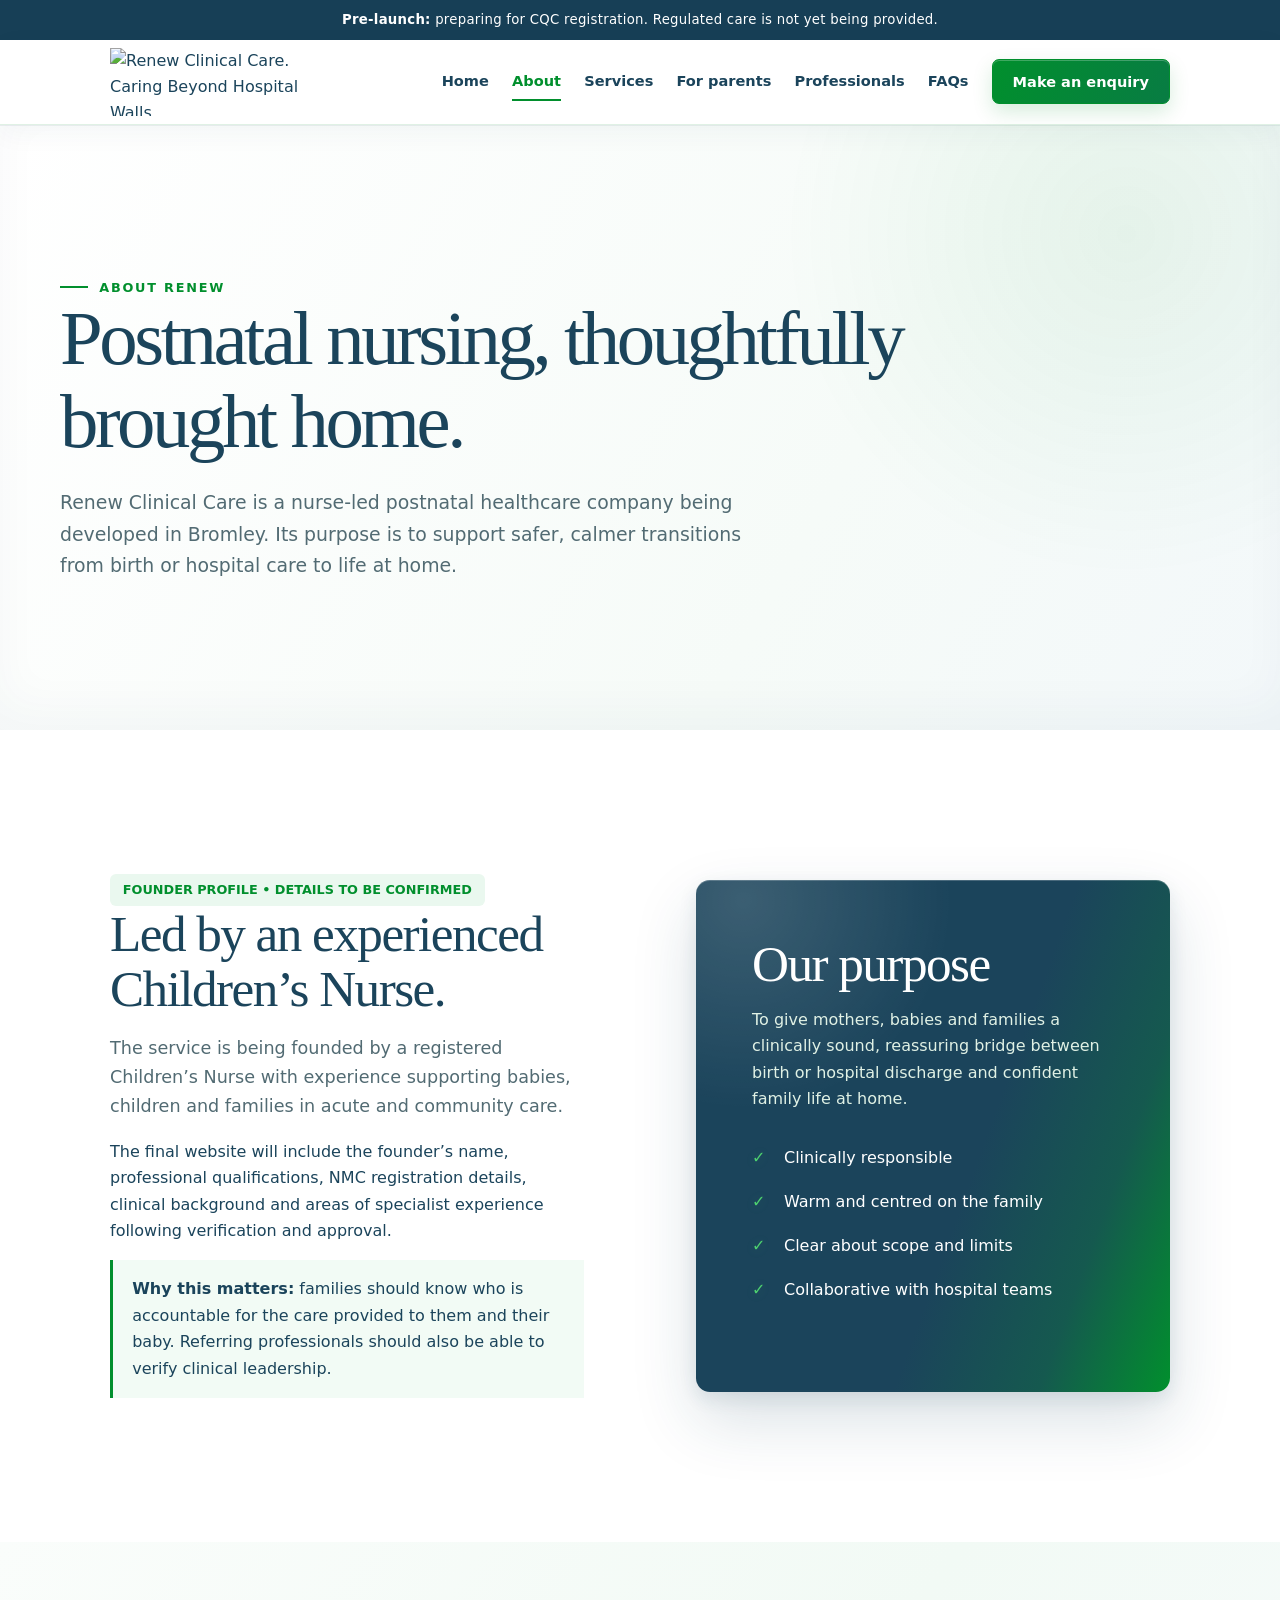
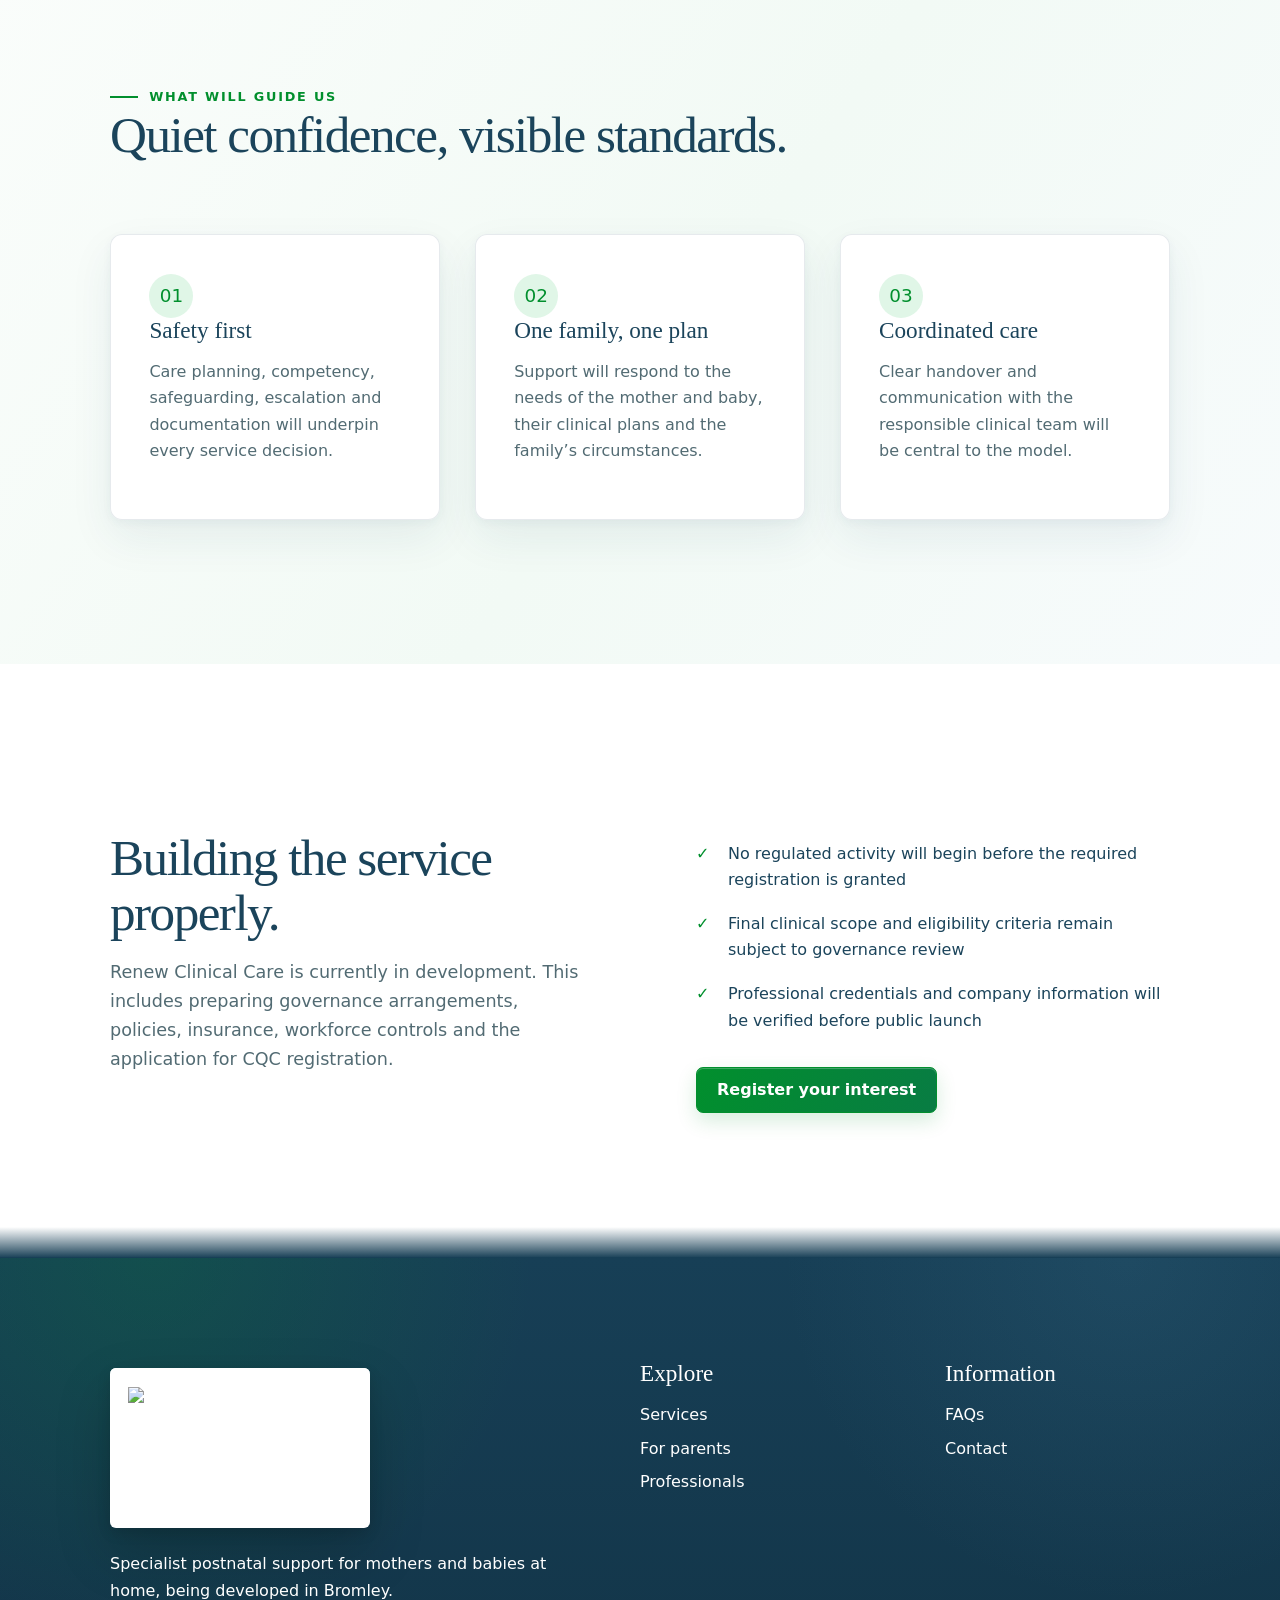
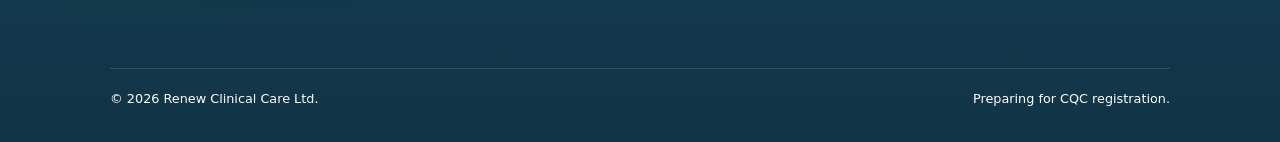
==== about.html @ 5d6d6914 "Add remaining six pages: about, services, parents, professionals, faqs, contact Same cleanup as the " ====
<!DOCTYPE html>
<html lang="en-GB">
<head>
<meta charset="UTF-8">
<meta name="viewport" content="width=device-width,initial-scale=1">
<title>About | Renew Clinical Care</title>
<meta name="description" content="Meet the nurse-led vision behind Renew Clinical Care in Bromley, London.">
<link rel="stylesheet" href="styles.css">
</head>
<body>
<a class="skip" href="#main">Skip to content</a>
<div class="notice"><strong>Pre-launch:</strong> preparing for CQC registration. Regulated care is not yet being provided.</div>
<header class="header">
<nav class="nav wrap">
<a class="brand" href="index.html"><img class="brand-logo" src="assets/rcc-logo.png" alt="Renew Clinical Care. Caring Beyond Hospital Walls."></a>
<button class="menu" aria-expanded="false" aria-label="Open menu">☰</button>
<div class="links">
<a href="index.html">Home</a>
<a aria-current="page" href="about.html">About</a>
<a href="services.html">Services</a>
<a href="parents.html">For parents</a>
<a href="professionals.html">Professionals</a>
<a href="faqs.html">FAQs</a>
<a class="button" href="contact.html">Make an enquiry</a>
</div>
</nav>
</header>
<main id="main">
<section class="page-hero">
<div class="wrap">
<div class="eyebrow">About Renew</div>
<h1>Postnatal nursing, thoughtfully brought home.</h1>
<p>Renew Clinical Care is a nurse-led postnatal healthcare company being developed in Bromley. Its purpose is to support safer, calmer transitions from birth or hospital care to life at home.</p>
</div>
</section>

<section class="section">
<div class="wrap split">
<div>
<span class="tag">FOUNDER PROFILE &bull; DETAILS TO BE CONFIRMED</span>
<h2>Led by an experienced Children&rsquo;s Nurse.</h2>
<p class="lead">The service is being founded by a registered Children&rsquo;s Nurse with experience supporting babies, children and families in acute and community care.</p>
<p>The final website will include the founder&rsquo;s name, professional qualifications, NMC registration details, clinical background and areas of specialist experience following verification and approval.</p>
<div class="note"><strong>Why this matters:</strong> families should know who is accountable for the care provided to them and their baby. Referring professionals should also be able to verify clinical leadership.</div>
</div>
<div class="panel">
<h2>Our purpose</h2>
<p>To give mothers, babies and families a clinically sound, reassuring bridge between birth or hospital discharge and confident family life at home.</p>
<ul class="checks">
<li>Clinically responsible</li>
<li>Warm and centred on the family</li>
<li>Clear about scope and limits</li>
<li>Collaborative with hospital teams</li>
</ul>
</div>
</div>
</section>

<section class="section soft">
<div class="wrap">
<div class="section-head">
<div class="eyebrow">What will guide us</div>
<h2>Quiet confidence, visible standards.</h2>
</div>
<div class="grid-3">
<div class="card"><span class="icon">01</span><h3>Safety first</h3><p>Care planning, competency, safeguarding, escalation and documentation will underpin every service decision.</p></div>
<div class="card"><span class="icon">02</span><h3>One family, one plan</h3><p>Support will respond to the needs of the mother and baby, their clinical plans and the family&rsquo;s circumstances.</p></div>
<div class="card"><span class="icon">03</span><h3>Coordinated care</h3><p>Clear handover and communication with the responsible clinical team will be central to the model.</p></div>
</div>
</div>
</section>

<section class="section">
<div class="wrap split">
<div>
<h2>Building the service properly.</h2>
<p class="lead">Renew Clinical Care is currently in development. This includes preparing governance arrangements, policies, insurance, workforce controls and the application for CQC registration.</p>
</div>
<div>
<ul class="checks">
<li>No regulated activity will begin before the required registration is granted</li>
<li>Final clinical scope and eligibility criteria remain subject to governance review</li>
<li>Professional credentials and company information will be verified before public launch</li>
</ul>
<a class="button" href="contact.html">Register your interest</a>
</div>
</div>
</section>
</main>

<footer class="footer">
<div class="wrap">
<div class="footer-grid">
<div>
<a class="brand" href="index.html"><img class="brand-logo" src="assets/rcc-logo.png" alt="Renew Clinical Care. Caring Beyond Hospital Walls."></a>
<p>Specialist postnatal support for mothers and babies at home, being developed in Bromley.</p>
</div>
<div>
<h3>Explore</h3>
<a href="services.html">Services</a>
<a href="parents.html">For parents</a>
<a href="professionals.html">Professionals</a>
</div>
<div>
<h3>Information</h3>
<a href="faqs.html">FAQs</a>
<a href="contact.html">Contact</a>
</div>
</div>
<div class="legal">
<span>&copy; 2026 Renew Clinical Care Ltd.</span>
<span>Preparing for CQC registration.</span>
</div>
</div>
</footer>
<script src="site.js"></script>
</body>
</html>
---- styles.css ----
:root{--ink:#1B445B;--teal:#018F2D;--deep:#173F56;--aqua:#E0F6E7;--sky:#F0F8F3;--coral:#018F2D;--cream:#FCFEFD;--white:#fff;--line:#CDE6D6;--muted:#526B73;--shadow:0 22px 60px rgba(27,68,91,.12);--serif:Georgia,'Times New Roman',serif;--sans:Inter,ui-sans-serif,system-ui,-apple-system,BlinkMacSystemFont,'Segoe UI',sans-serif}
*{box-sizing:border-box}html{scroll-behavior:smooth}body{margin:0;color:var(--ink);background:var(--cream);font-family:var(--sans);font-size:16px;line-height:1.65}a{color:inherit}.skip{position:absolute;left:-999px}.skip:focus{left:1rem;top:1rem;background:#fff;padding:.7rem 1rem;z-index:20}.notice{background:var(--deep);color:#fff;text-align:center;padding:.55rem 1rem;font-size:.83rem;letter-spacing:.02em}.notice strong{color:#BFEFCB}.wrap{width:min(1160px,calc(100% - 40px));margin:auto}.header{background:rgba(251,252,250,.96);position:sticky;top:0;z-index:10;border-bottom:1px solid rgba(1,143,45,.12);backdrop-filter:blur(14px)}.nav{height:84px;display:flex;align-items:center;justify-content:space-between;gap:2rem}.brand{display:flex;align-items:center;gap:.8rem;text-decoration:none}.mark{width:42px;height:42px;border-radius:50%;border:1.5px solid var(--teal);display:grid;place-items:center;position:relative;font-family:var(--serif);font-size:1.22rem}.mark:after{content:'';position:absolute;width:10px;height:10px;border-radius:50%;background:var(--coral);right:-2px;bottom:2px;border:3px solid var(--cream)}.brand-text{line-height:1.05}.brand-text b{display:block;letter-spacing:.12em;font-size:.92rem}.brand-text span{font-size:.7rem;color:var(--muted);letter-spacing:.08em}.links{display:flex;align-items:center;gap:1.45rem}.links a{text-decoration:none;font-size:.91rem;font-weight:600}.links a:hover,.links a[aria-current=page]{color:var(--teal)}.button,.links .button{display:inline-flex;align-items:center;justify-content:center;gap:.55rem;border:1px solid var(--teal);background:var(--teal);color:#fff;border-radius:7px;padding:.78rem 1.25rem;text-decoration:none;font-weight:700;line-height:1.2;transition:.2s}.button:hover{background:var(--deep);transform:translateY(-1px)}.button.ghost{background:transparent;color:var(--teal)}.menu{display:none;background:none;border:0;font-size:1.6rem;color:var(--ink)}.hero{min-height:690px;display:grid;grid-template-columns:1.02fr .98fr;align-items:stretch;background:#f1f8f7}.hero-copy{padding:92px max(24px,calc((100vw - 1160px)/2)) 86px;display:flex;flex-direction:column;justify-content:center}.eyebrow{display:flex;align-items:center;gap:.7rem;color:var(--teal);font-size:.8rem;font-weight:800;letter-spacing:.14em;text-transform:uppercase}.eyebrow:before{content:'';width:28px;height:2px;background:var(--coral)}h1,h2,h3{font-family:var(--serif);font-weight:500;line-height:1.08;margin:0 0 1rem}h1{font-size:clamp(3rem,5.2vw,5.3rem);letter-spacing:-.045em}h2{font-size:clamp(2.25rem,4vw,3.8rem);letter-spacing:-.03em}h3{font-size:1.45rem}.hero p{font-size:1.16rem;max-width:620px;color:var(--muted)}.actions{display:flex;gap:.75rem;flex-wrap:wrap;margin-top:1.35rem}.hero-media{position:relative;overflow:hidden}.hero-media img{width:100%;height:100%;object-fit:cover}.hero-card{position:absolute;left:30px;bottom:30px;width:min(340px,calc(100% - 60px));background:rgba(255,255,255,.94);padding:1.35rem;border-radius:10px;box-shadow:var(--shadow);backdrop-filter:blur(8px)}.hero-card b{display:block;font-family:var(--serif);font-size:1.15rem}.hero-card span{font-size:.88rem;color:var(--muted)}.trustbar{background:#fff;border-bottom:1px solid var(--line)}.trustgrid{display:grid;grid-template-columns:repeat(3,1fr)}.trustitem{padding:1.4rem 2rem;border-right:1px solid var(--line);display:flex;gap:.9rem;align-items:center}.trustitem:last-child{border:0}.icon{width:44px;height:44px;border-radius:50%;display:grid;place-items:center;background:var(--aqua);color:var(--teal);font-size:1.15rem;flex:none}.trustitem b{display:block}.trustitem span{font-size:.84rem;color:var(--muted)}.section{padding:105px 0}.section.soft{background:var(--sky)}.section.dark{background:var(--deep);color:#fff}.section-head{max-width:720px;margin-bottom:3rem}.section-head p,.lead{font-size:1.1rem;color:var(--muted)}.dark .section-head p,.dark .lead{color:#D0E6D8}.grid-3{display:grid;grid-template-columns:repeat(3,1fr);gap:1.25rem}.grid-2{display:grid;grid-template-columns:repeat(2,1fr);gap:1.6rem}.card{background:#fff;border:1px solid var(--line);border-radius:12px;padding:2rem;box-shadow:0 8px 30px rgba(27,68,91,.05)}.card p{color:var(--muted)}.num{font-family:var(--serif);font-size:2.3rem;color:var(--coral);line-height:1}.pathway{display:grid;grid-template-columns:repeat(4,1fr);gap:1px;background:var(--line);border:1px solid var(--line);border-radius:12px;overflow:hidden}.step{background:#fff;padding:2rem}.step small{color:var(--coral);font-weight:800;letter-spacing:.08em}.split{display:grid;grid-template-columns:1fr 1fr;gap:5rem;align-items:center}.panel{background:var(--teal);color:#fff;border-radius:14px;padding:3rem;position:relative;overflow:hidden}.panel p{color:#E0F1E5}.panel:after{content:'R';font:14rem/1 var(--serif);position:absolute;right:-20px;bottom:-55px;color:rgba(255,255,255,.07)}.checks{list-style:none;padding:0;margin:1.5rem 0}.checks li{padding:.55rem 0 .55rem 2rem;position:relative}.checks li:before{content:'✓';position:absolute;left:0;color:var(--coral);font-weight:900}.page-hero{padding:90px 0 75px;background:linear-gradient(120deg,#EDF8F1,#fff)}.page-hero .wrap{max-width:900px;margin-left:max(20px,calc((100vw - 1160px)/2))}.page-hero h1{font-size:clamp(3rem,6vw,5.8rem)}.page-hero p{font-size:1.18rem;color:var(--muted);max-width:720px}.tag{display:inline-block;border-radius:6px;background:var(--aqua);padding:.35rem .8rem;color:var(--teal);font-weight:700;font-size:.8rem}.quote{font-family:var(--serif);font-size:clamp(1.8rem,3vw,2.8rem);line-height:1.25;border-left:3px solid var(--coral);padding-left:2rem}.faq{border-top:1px solid var(--line)}details{border-bottom:1px solid var(--line);padding:1.25rem 0}summary{cursor:pointer;font-family:var(--serif);font-size:1.25rem;font-weight:600;list-style:none;display:flex;justify-content:space-between;gap:1rem}summary:after{content:'+';color:var(--coral)}details[open] summary:after{content:'−'}details p{max-width:820px;color:var(--muted)}.form{background:#fff;border:1px solid var(--line);border-radius:12px;padding:2.2rem}.field{margin-bottom:1rem}.field label{display:block;font-weight:700;margin-bottom:.35rem}.field input,.field select,.field textarea{width:100%;font:inherit;color:var(--ink);background:#fff;border:1px solid #9ABDA7;border-radius:6px;padding:.85rem}.field textarea{min-height:130px;resize:vertical}.hint{font-size:.82rem;color:var(--muted)}.form-status{display:none;background:var(--aqua);border-radius:8px;padding:1rem;margin-top:1rem}.footer{background:#153B50;color:#fff;padding:70px 0 25px}.footer-grid{display:grid;grid-template-columns:2fr 1fr 1fr;gap:3rem}.footer a{color:#d9ebea;text-decoration:none;display:block;margin:.45rem 0}.footer p{color:#BFD6C8}.legal{border-top:1px solid rgba(255,255,255,.15);margin-top:2.5rem;padding-top:1.2rem;font-size:.8rem;color:#B5CCBE;display:flex;justify-content:space-between;gap:1rem}.band{background:var(--coral);color:#fff;padding:2.8rem 0}.band .wrap{display:flex;align-items:center;justify-content:space-between;gap:2rem}.band h2{font-size:2.1rem;margin:0}.band .button{background:#fff;color:var(--deep);border-color:#fff}.note{border-left:3px solid var(--coral);background:#F2FBF5;padding:1rem 1.2rem}.muted{color:var(--muted)}
@media(max-width:980px){.links{display:none;position:absolute;top:84px;left:0;right:0;background:#fff;padding:1.4rem 20px;box-shadow:var(--shadow);flex-direction:column;align-items:flex-start}.links.open{display:flex}.menu{display:block}.hero{grid-template-columns:1fr;min-height:0}.hero-copy{padding:70px 24px}.hero-media{height:430px}.trustgrid{grid-template-columns:1fr}.trustitem{border-right:0;border-bottom:1px solid var(--line)}.grid-3,.pathway{grid-template-columns:repeat(2,1fr)}.split{grid-template-columns:1fr;gap:2.5rem}.footer-grid{grid-template-columns:1fr 1fr}.footer-grid>div:first-child{grid-column:1/-1}}
@media(max-width:640px){.wrap{width:min(100% - 28px,1160px)}.nav{height:72px}.brand-text span{display:none}.links{top:72px}.hero-copy{padding:56px 18px}.hero-media{height:340px}.hero-card{left:16px;bottom:16px;width:calc(100% - 32px)}h1{font-size:3rem}.section{padding:70px 0}.grid-2,.grid-3,.pathway{grid-template-columns:1fr}.panel,.card,.form{padding:1.5rem}.page-hero{padding:60px 0 55px}.band .wrap,.legal{align-items:flex-start;flex-direction:column}.footer-grid{grid-template-columns:1fr}.footer-grid>div:first-child{grid-column:auto}.actions .button{width:100%}}
@media(prefers-reduced-motion:reduce){html{scroll-behavior:auto}.button{transition:none}}

/* Modern motion layer */
body{opacity:1;transition:opacity .35s ease,transform .35s cubic-bezier(.22,1,.36,1)}body.is-leaving{opacity:0;transform:translateY(-8px)}
.scroll-progress{position:fixed;z-index:40;left:0;top:0;width:100%;height:3px;transform:scaleX(0);transform-origin:left;background:linear-gradient(90deg,var(--coral),#018F2D);will-change:transform}
.header{z-index:20;background:rgba(251,252,250,.86);backdrop-filter:blur(18px) saturate(130%);transition:box-shadow .35s ease,background .35s ease}.header.scrolled{background:rgba(251,252,250,.95);box-shadow:0 10px 35px rgba(27,68,91,.08)}.nav{transition:height .35s cubic-bezier(.22,1,.36,1)}.header.scrolled .nav{height:70px}
.mark{transition:transform .5s cubic-bezier(.22,1,.36,1),background .3s}.brand:hover .mark{transform:rotate(-10deg) scale(1.05);background:var(--aqua)}
.links a{position:relative}.links>a:not(.button):after{content:'';position:absolute;left:0;right:100%;bottom:-7px;height:1.5px;background:var(--coral);transition:right .3s ease}.links>a:not(.button):hover:after,.links>a[aria-current=page]:after{right:0}
.button,.links .button{transition:transform .35s cubic-bezier(.22,1,.36,1),box-shadow .35s ease,background .25s}.button:hover{transform:translateY(-3px);box-shadow:0 12px 28px rgba(27,68,91,.2)}
.hero{overflow:hidden}.hero-copy{position:relative;z-index:2}.hero-copy>*{animation:heroIn .9s both cubic-bezier(.22,1,.36,1)}.hero-copy h1{animation-delay:.08s}.hero-copy p{animation-delay:.16s}.hero-copy .actions{animation-delay:.24s}.hero-media:after{content:'';position:absolute;inset:0;background:linear-gradient(105deg,rgba(27,68,91,.08),transparent 38%);pointer-events:none}.hero-media img{height:115%;transform:translate3d(0,var(--parallax-y,0),0) scale(1.03);will-change:transform}.hero-card{background:rgba(255,255,255,.88);border:1px solid rgba(255,255,255,.6);backdrop-filter:blur(16px);transform:translate3d(0,var(--card-parallax,0),0);will-change:transform}
.eyebrow:before{transition:width .45s ease}.eyebrow:hover:before{width:46px}.card{background:rgba(255,255,255,.9);transition:transform .45s cubic-bezier(.22,1,.36,1),box-shadow .45s ease,border-color .3s}.card:hover{transform:translateY(-8px);box-shadow:0 24px 50px rgba(27,68,91,.12);border-color:#9cc8c5}
.page-hero{padding:110px 0 90px;background:radial-gradient(circle at 88% 18%,rgba(231,121,99,.12),transparent 22%),radial-gradient(circle at 72% 85%,rgba(1,143,45,.12),transparent 28%),linear-gradient(120deg,#EDF8F1,#fff);position:relative;overflow:hidden}.page-hero .wrap{position:relative;z-index:1}.page-hero .eyebrow,.page-hero h1,.page-hero p{animation:heroIn .85s both cubic-bezier(.22,1,.36,1)}.page-hero h1{animation-delay:.08s}.page-hero p{animation-delay:.16s}
.form{background:rgba(255,255,255,.92);box-shadow:0 18px 55px rgba(27,68,91,.07);transition:box-shadow .35s}.form:focus-within{box-shadow:0 24px 70px rgba(27,68,91,.13)}
.reveal{opacity:0;transform:translateY(34px);transition:opacity .8s ease,transform .8s cubic-bezier(.22,1,.36,1)}.reveal.from-left{transform:translateX(-34px)}.reveal.from-right{transform:translateX(34px)}.reveal.is-visible{opacity:1;transform:none}.reveal-delay-1{transition-delay:.08s}.reveal-delay-2{transition-delay:.16s}.reveal-delay-3{transition-delay:.24s}@keyframes heroIn{from{opacity:0;transform:translateY(28px)}to{opacity:1;transform:none}}
@media(max-width:640px){.header.scrolled .nav{height:64px}.page-hero{padding:72px 0 62px}.hero-media img{height:108%}}
@media(prefers-reduced-motion:reduce){body{opacity:1;transform:none;transition:none}.button,.card,.mark,.nav,.header{transition:none}.hero-copy>*,.page-hero .eyebrow,.page-hero h1,.page-hero p{animation:none}.reveal{opacity:1;transform:none;transition:none}.hero-media img,.hero-card{transform:none!important}.scroll-progress{display:none}}

/* Parallax hero film */
.hero-sequence{position:absolute;inset:-7% 0;transform:translate3d(0,var(--parallax-y,0),0) scale(1.035);will-change:transform;background:var(--deep)}.hero-sequence:after{content:'';position:absolute;inset:0;z-index:3;background:linear-gradient(105deg,rgba(27,68,91,.18),transparent 48%),linear-gradient(0deg,rgba(27,68,91,.08),transparent 38%);pointer-events:none}.hero-fallback,.hero-video{position:absolute;inset:0;width:100%;height:100%;object-fit:cover}.hero-fallback{z-index:0;transform:none!important}.hero-video{z-index:1;opacity:0;transform:scale(1.02);animation:heroFilm 18s infinite ease-in-out}.video-newborn{object-position:50% 45%;animation-delay:0s}.video-clinician{object-position:50% 42%;animation-delay:9s}.hero-card{z-index:5}@keyframes heroFilm{0%,5%{opacity:0;transform:scale(1.04)}12%,47%{opacity:1;transform:scale(1.01)}55%,100%{opacity:0;transform:scale(1.035)}}
@media(max-width:980px){.hero-sequence{inset:-5% 0}.video-newborn{object-position:50% 43%}.video-clinician{object-position:50% 40%}}
@media(prefers-reduced-motion:reduce){.hero-sequence{inset:0;transform:none}.hero-video{display:none}.hero-fallback{position:absolute;display:block}}

/* Landscape postnatal montage */
.hero{position:relative;display:block;min-height:clamp(560px,66vw,720px);height:min(720px,calc(100vh - 112px));background:var(--deep);isolation:isolate;overflow:hidden}
.hero-media{position:absolute;inset:0;overflow:hidden;z-index:0}
.hero-sequence{position:absolute;inset:-8% 0;width:100%;height:116%;background:var(--deep);transform:translate3d(0,var(--parallax-y,0),0) scale(1.035)}
.hero-frame{position:absolute;inset:0;width:100%;height:100%;object-fit:cover;opacity:0;transform:scale(1.045);animation:heroMontage 28s infinite cubic-bezier(.45,0,.25,1);will-change:opacity,transform}
.frame-support{object-position:50% 49%;animation-delay:0s}
.frame-newborn{object-position:50% 42%;animation-delay:7s}
.frame-nurse{object-position:50% 50%;animation-delay:14s}
.frame-clinician{object-position:50% 40%;animation-delay:21s}
.hero-sequence:after{display:none}
.hero-overlay{position:absolute;inset:0;z-index:1;background:linear-gradient(90deg,rgba(20,55,72,.9) 0%,rgba(20,55,72,.7) 40%,rgba(20,55,72,.18) 72%,rgba(20,55,72,.08) 100%),linear-gradient(0deg,rgba(20,55,72,.42),transparent 54%)}
.hero-content{position:relative;z-index:2;height:100%;min-height:inherit;display:flex;align-items:center;justify-content:space-between;gap:3rem;padding-top:54px;padding-bottom:54px}
.hero-copy{width:min(650px,62%);padding:0;color:#fff;text-shadow:0 2px 24px rgba(0,0,0,.16)}
.hero-copy .eyebrow{color:#BFEFCB}
.hero-copy h1{font-size:clamp(3.3rem,6.5vw,6.4rem);max-width:790px}
.hero-copy p{color:rgba(255,255,255,.9);font-size:1.18rem;max-width:610px}
.hero-copy .button{background:#fff;border-color:#fff;color:var(--deep);text-shadow:none}
.hero-copy .button:hover{background:var(--aqua);border-color:var(--aqua)}
.hero-copy .hero-secondary{background:rgba(20,55,72,.2);border-color:rgba(255,255,255,.75);color:#fff;backdrop-filter:blur(10px)}
.hero-card{position:relative;align-self:flex-end;left:auto;bottom:auto;width:min(330px,31%);margin-bottom:10px;background:rgba(255,255,255,.9);text-shadow:none}
.hero-timeline{position:absolute;z-index:4;left:50%;bottom:26px;transform:translateX(-50%);display:flex;gap:8px}
.hero-timeline span{width:36px;height:3px;background:rgba(255,255,255,.35);overflow:hidden}
.hero-timeline span:after{content:'';display:block;width:100%;height:100%;background:#fff;transform:scaleX(0);transform-origin:left;animation:montageProgress 28s infinite linear}
.hero-timeline span:nth-child(2):after{animation-delay:7s}.hero-timeline span:nth-child(3):after{animation-delay:14s}.hero-timeline span:nth-child(4):after{animation-delay:21s}
@keyframes heroMontage{0%{opacity:0;transform:scale(1.045)}3%,23%{opacity:1}25%,100%{opacity:0}23%{transform:scale(1.015)}}
@keyframes montageProgress{0%,25%{transform:scaleX(0)}3%,22%{transform:scaleX(1)}23%,100%{transform:scaleX(0)}}
@media(max-width:980px){.hero{height:620px;min-height:620px}.hero-content{align-items:flex-end;padding-bottom:72px}.hero-copy{width:min(680px,86%)}.hero-card{display:none}.hero-overlay{background:linear-gradient(90deg,rgba(20,55,72,.88),rgba(20,55,72,.42) 70%,rgba(20,55,72,.16)),linear-gradient(0deg,rgba(20,55,72,.56),transparent 58%)}}
@media(max-width:640px){.hero{height:590px;min-height:590px}.hero-content{padding:68px 20px 66px;align-items:flex-end}.hero-copy{width:100%}.hero-copy h1{font-size:clamp(2.8rem,14vw,4rem)}.hero-copy p{font-size:1rem}.hero-copy .actions{display:grid;grid-template-columns:1fr}.hero-controls{display:none}.hero-timeline{bottom:20px}.hero-timeline span{width:26px}.frame-support{object-position:54% 50%}.frame-newborn{object-position:48% 42%}.frame-nurse{object-position:53% 50%}.frame-clinician{object-position:50% 40%}.hero-overlay{background:linear-gradient(0deg,rgba(20,55,72,.94) 0%,rgba(20,55,72,.7) 48%,rgba(20,55,72,.18) 85%)}}
@media(prefers-reduced-motion:reduce){.hero-sequence{inset:0;height:100%;transform:none}.hero-frame{display:none;animation:none}.hero-frame.frame-support{display:block;opacity:1;transform:none}.hero-timeline{display:none}}

/* Supplied RCC brand identity */
.brand-logo{display:block;width:220px;height:68px;object-fit:contain;object-position:left center}.header .brand{min-width:220px}.footer .brand{display:inline-flex;background:#fff;padding:.75rem 1rem;border-radius:8px}.footer .brand-logo{width:230px;height:82px}.header.scrolled .brand-logo{height:58px}.brand-logo{transition:height .35s cubic-bezier(.22,1,.36,1),transform .35s ease}.brand:hover .brand-logo{transform:translateY(-1px)}
@media(max-width:640px){.brand-logo{width:168px;height:56px}.header .brand{min-width:168px}.footer .brand-logo{width:210px;height:72px}.hero{height:590px;min-height:590px}}
@media(prefers-reduced-motion:reduce){.brand-logo{transition:none}.brand:hover .brand-logo{transform:none}}

/* Airier brand spacing */
body{background:#fff}
.wrap{width:min(1120px,calc(100% - 64px))}
.header{background:rgba(255,255,255,.94)}
.header.scrolled{background:rgba(255,255,255,.98)}
.section{padding:128px 0}
.section:not(.soft):not(.dark){background:#fff}
.section.soft{background:#F5FBF7}
.section-head{margin-bottom:4rem}
.section-head p{margin-top:1.35rem}
.grid-3{gap:1.75rem}
.grid-2{gap:2rem}
.split{gap:6.5rem}
.card{padding:2.4rem;border-color:rgba(27,68,91,.11);box-shadow:0 10px 34px rgba(27,68,91,.045)}
.card:hover{box-shadow:0 20px 44px rgba(27,68,91,.085)}
.panel{padding:3.5rem}
.trustitem{padding:1.8rem 2.4rem}
.page-hero{padding:135px 0 115px}
.page-hero p{margin-top:1.5rem}
.form{padding:2.65rem}
.band{padding:3.6rem 0}
.footer{padding:90px 0 32px}
.footer-grid{gap:4rem}
@media(max-width:980px){.wrap{width:min(100% - 48px,1120px)}.section{padding:100px 0}.split{gap:3.5rem}.page-hero{padding:100px 0 85px}}
@media(max-width:640px){.wrap{width:min(100% - 32px,1120px)}.section{padding:82px 0}.section-head{margin-bottom:2.75rem}.card,.panel,.form{padding:1.7rem}.page-hero{padding:82px 0 72px}.trustitem{padding:1.45rem 1.2rem}.band{padding:3rem 0}.footer{padding:72px 0 28px}}

/* Subtle pearlescent transitions */
:root{--pearl-blue:#EAF4FA;--pearl-lilac:#F4F1FA;--pearl-green:#EAF8EF}
.header{background:linear-gradient(105deg,rgba(255,255,255,.97),rgba(234,248,239,.9) 48%,rgba(234,244,250,.88))}
.section.soft{background:linear-gradient(125deg,#F8FCFA 0%,var(--pearl-green) 34%,var(--pearl-blue) 68%,#fff 100%);background-size:180% 180%;animation:pearlDrift 20s ease-in-out infinite}
.page-hero{background:radial-gradient(circle at 86% 18%,rgba(1,143,45,.11),transparent 24%),radial-gradient(circle at 68% 84%,rgba(126,178,210,.16),transparent 31%),radial-gradient(circle at 18% 16%,rgba(188,166,220,.11),transparent 27%),linear-gradient(120deg,#fff,var(--pearl-green),var(--pearl-blue),#fff);background-size:140% 140%;animation:pearlDrift 22s ease-in-out infinite}
.card,.form,.hero-card{background:linear-gradient(135deg,rgba(255,255,255,.98),rgba(245,252,248,.94) 48%,rgba(239,247,252,.92) 78%,rgba(248,246,252,.94));background-size:180% 180%;transition:background-position .9s ease,transform .45s cubic-bezier(.22,1,.36,1),box-shadow .45s ease,border-color .3s}
.card:hover,.form:focus-within{background-position:100% 100%}
.panel{background:radial-gradient(circle at 14% 6%,rgba(255,255,255,.16),transparent 34%),linear-gradient(135deg,#018F2D 0%,#087C43 42%,#1B445B 100%)}
.button,.links .button{background:linear-gradient(110deg,#018F2D,#087C43 52%,#087C43);background-size:180% 100%;transition:background-position .55s ease,transform .35s cubic-bezier(.22,1,.36,1),box-shadow .35s ease}
.button:hover,.links .button:hover{background-position:100% 0}
.tag{background:linear-gradient(115deg,var(--pearl-green),var(--pearl-blue),var(--pearl-lilac))}
.band{background:linear-gradient(110deg,#018F2D,#018F2D 46%,#087C43 100%);background-size:160% 100%;animation:pearlDrift 18s ease-in-out infinite}
.scroll-progress{background:linear-gradient(90deg,#018F2D,#4FA96E,#A6CFE3,#018F2D)}
@keyframes pearlDrift{0%,100%{background-position:0% 50%}50%{background-position:100% 50%}}
@media(prefers-reduced-motion:reduce){.section.soft,.page-hero,.band{animation:none}.card,.form,.button,.links .button{transition:none}}

/* Logo panel and hero label refinements */
.footer .brand{width:260px;height:160px;padding:1.1rem;justify-content:center;align-items:center;border-radius:6px}
.footer .brand-logo{width:225px;height:122px;object-position:center}
.hero-copy .eyebrow{color:#fff}
@media(max-width:640px){.footer .brand{width:240px;height:148px}.footer .brand-logo{width:208px;height:112px}}

/* Additional editorial breathing room */
.wrap{width:min(1060px,calc(100% - 72px))}
.section{padding:144px 0}
.section-head{margin-bottom:4.5rem}
.grid-3{gap:2.15rem}
.grid-2{gap:2.35rem}
.split{gap:7rem}
.page-hero{padding:152px 0 130px}
.trustgrid{max-width:1060px}
.footer-grid{gap:5rem}
@media(max-width:980px){.wrap{width:min(100% - 52px,1060px)}.section{padding:108px 0}.split{gap:4rem}.page-hero{padding:112px 0 96px}}
@media(max-width:640px){.wrap{width:min(100% - 36px,1060px)}.section{padding:88px 0}.section-head{margin-bottom:3rem}.grid-2,.grid-3{gap:1.45rem}.page-hero{padding:88px 0 76px}}

/* Restrained pearlescent finish */
.header,.header.scrolled{background:rgba(255,255,255,.97)}
.section.soft{background:linear-gradient(125deg,#FAFDFB 0%,#F2FAF5 54%,#F7FBFC 100%);background-size:100% 100%;animation:none}
.page-hero{background:radial-gradient(circle at 88% 18%,rgba(1,143,45,.07),transparent 28%),linear-gradient(120deg,#fff 0%,#F6FBF8 64%,#F3F8FA 100%);background-size:100% 100%;animation:none}
.card,.form,.hero-card{background:rgba(255,255,255,.98);background-size:100% 100%}
.card:hover,.form:focus-within{background-position:0 0}
.tag{background:#EAF8EF}
.button,.links .button{background:linear-gradient(110deg,#018F2D,#087C43);background-size:100% 100%}
.band{background:linear-gradient(110deg,#018F2D,#087C43);background-size:100% 100%;animation:none}

/* Soft light and shadow */
.header{box-shadow:0 1px 0 rgba(27,68,91,.07),0 8px 28px rgba(27,68,91,.045)}
.header.scrolled{box-shadow:0 1px 0 rgba(27,68,91,.08),0 16px 38px rgba(27,68,91,.1)}
.hero-overlay{background:radial-gradient(circle at 82% 16%,rgba(255,255,255,.24),transparent 27%),linear-gradient(90deg,rgba(20,55,72,.9) 0%,rgba(20,55,72,.7) 40%,rgba(20,55,72,.18) 72%,rgba(20,55,72,.08) 100%),linear-gradient(0deg,rgba(20,55,72,.46),transparent 56%)}
.hero-card{box-shadow:inset 0 1px 0 rgba(255,255,255,.9),0 24px 60px rgba(12,42,56,.2),0 5px 16px rgba(12,42,56,.12)}
.card{box-shadow:inset 0 1px 0 #fff,0 18px 44px rgba(27,68,91,.075),0 3px 10px rgba(27,68,91,.045)}
.card:hover{box-shadow:inset 0 1px 0 #fff,0 28px 60px rgba(27,68,91,.12),0 8px 18px rgba(27,68,91,.07)}
.form{box-shadow:inset 0 1px 0 #fff,0 22px 55px rgba(27,68,91,.09),0 4px 14px rgba(27,68,91,.05)}
.form:focus-within{box-shadow:inset 0 1px 0 #fff,0 30px 68px rgba(27,68,91,.13),0 7px 18px rgba(27,68,91,.07)}
.panel{box-shadow:inset 0 1px 0 rgba(255,255,255,.2),0 28px 65px rgba(27,68,91,.16),0 7px 18px rgba(27,68,91,.1)}
.button,.links .button{box-shadow:inset 0 1px 0 rgba(255,255,255,.24),0 8px 20px rgba(1,143,45,.16)}
.button:hover,.links .button:hover{box-shadow:inset 0 1px 0 rgba(255,255,255,.28),0 14px 30px rgba(1,143,45,.24)}
.field input,.field select,.field textarea{box-shadow:inset 0 2px 5px rgba(27,68,91,.045),0 1px 0 rgba(255,255,255,.9)}
.field input:focus,.field select:focus,.field textarea:focus{outline:2px solid rgba(1,143,45,.22);outline-offset:2px;box-shadow:inset 0 2px 5px rgba(27,68,91,.035),0 7px 18px rgba(27,68,91,.08)}
.footer .brand{box-shadow:inset 0 1px 0 #fff,0 24px 55px rgba(0,0,0,.18),0 5px 14px rgba(0,0,0,.12)}
.page-hero{box-shadow:inset 0 -22px 45px rgba(27,68,91,.035)}
.trustbar{box-shadow:0 12px 34px rgba(27,68,91,.045)}
@media(max-width:640px){.hero-overlay{background:radial-gradient(circle at 72% 12%,rgba(255,255,255,.15),transparent 26%),linear-gradient(0deg,rgba(20,55,72,.94) 0%,rgba(20,55,72,.7) 48%,rgba(20,55,72,.18) 85%)}}

/* Interactive hero and white footer copy */
.footer,.footer p,.footer a,.footer .legal{color:#fff}
.hero-copy .button,.hero-copy .hero-secondary{background:rgba(20,55,72,.24);border:1px solid rgba(255,255,255,.78);color:#fff;box-shadow:inset 0 1px 0 rgba(255,255,255,.18),0 9px 24px rgba(8,31,42,.18);backdrop-filter:blur(12px)}
.hero-copy .button:hover,.hero-copy .hero-secondary:hover{background:#fff;border-color:#fff;color:#1B445B;box-shadow:0 14px 32px rgba(8,31,42,.22)}
.hero-frame{opacity:0;animation:none;transform:scale(1.045);transition:opacity 1.05s ease,transform 7s ease;z-index:0}
.hero-frame.is-active{opacity:1;transform:scale(1.015);z-index:1}
.hero-controls{position:absolute;z-index:5;inset:50% 24px auto;display:flex;justify-content:space-between;pointer-events:none;opacity:0;transform:translateY(-50%);transition:opacity .3s ease}
.hero:hover .hero-controls,.hero:focus-within .hero-controls{opacity:1}
.hero-arrow{pointer-events:auto;width:48px;height:48px;border:1px solid rgba(255,255,255,.72);border-radius:6px;background:rgba(20,55,72,.28);color:#fff;font:400 1.45rem/1 var(--sans);display:grid;place-items:center;cursor:pointer;backdrop-filter:blur(12px);box-shadow:0 10px 28px rgba(8,31,42,.18);transition:background .25s ease,color .25s ease,transform .25s ease}
.hero-arrow:hover,.hero-arrow:focus-visible{background:#fff;color:#1B445B;transform:scale(1.04);outline:none}
.hero-timeline span:after{animation:none;transform:scaleX(0)}
.hero-timeline span.is-active:after{animation:activeHeroProgress 7s linear forwards}
.hero:hover .hero-timeline span.is-active:after,.hero:focus-within .hero-timeline span.is-active:after{animation-play-state:paused}
@keyframes activeHeroProgress{from{transform:scaleX(0)}to{transform:scaleX(1)}}
@media(hover:none){.hero-controls{opacity:1;inset-inline:12px}.hero-arrow{width:44px;height:44px}}
@media(prefers-reduced-motion:reduce){.hero-frame{display:block;opacity:0;transform:none;transition:none}.hero-frame.is-active{opacity:1}.hero-timeline span.is-active:after{animation:none;transform:scaleX(1)}.hero-arrow{transition:none}}

/* Keep the navigation call to action legible */
.links .button,.links .button:hover,.links .button:focus-visible,.links .button[aria-current=page]{color:#fff}
.hero-arrow span{display:block;font-family:Georgia,'Times New Roman',serif;font-size:2.25rem;font-weight:400;line-height:.7;transform:translateY(-1px)}

/* Predominantly navy information panels */
.panel{background:radial-gradient(circle at 10% 4%,rgba(255,255,255,.14),transparent 32%),linear-gradient(110deg,#1B445B 0%,#1B445B 58%,#15594F 80%,#018F2D 100%)}
.panel .checks li:before{color:#4ED26F;filter:drop-shadow(0 1px 5px rgba(78,210,111,.2))}

/* Hero reassurance panel and notice contrast */
.hero-card{background:rgba(27,68,91,.9);border-color:rgba(255,255,255,.24);color:#fff}
.hero-card b,.hero-card span{color:#fff}
.notice strong{color:#fff}

/* Restore the light hero reassurance panel */
.hero-card{background:rgba(255,255,255,.9);border-color:rgba(255,255,255,.7);color:#1B445B}
.hero-card b{color:#1B445B}.hero-card span{color:#526B73}

/* RCC mark watermark */
.panel:after{content:'';width:245px;height:135px;right:-34px;bottom:-12px;background:url('/rcc-mark.png') center/contain no-repeat;opacity:.12;filter:brightness(0) invert(1);font:initial;pointer-events:none}
.panel>*{position:relative;z-index:1}

/* Footer separation and colour bleed */
.footer{position:relative;margin-top:0;padding-top:104px;background:radial-gradient(circle at 12% 0,rgba(1,143,45,.2),transparent 31%),radial-gradient(circle at 88% 0,rgba(72,132,162,.16),transparent 28%),linear-gradient(180deg,#173F56 0%,#123447 100%)}
.footer:before{content:'';position:absolute;left:0;right:0;top:-30px;height:31px;background:linear-gradient(180deg,rgba(255,255,255,0),#173F56)}
.footer.footer-from-green:before{background:linear-gradient(180deg,#018F2D 0%,#DCEFE3 38%,#fff 50%,#E5EDF1 64%,#173F56 100%)}
.footer-grid{padding-bottom:.5rem}
@media(max-width:640px){.panel:after{width:190px;height:105px;right:-28px;bottom:-8px}.footer{margin-top:0;padding-top:80px}.footer:before{top:-36px;height:37px}}

/* Mobile hero handoff */
@media(max-width:980px){
  .hero-controls{display:none!important}
  .hero-media{height:100%;inset:0}
}
@media(max-width:640px){
  .hero-overlay{background:radial-gradient(circle at 72% 12%,rgba(255,255,255,.12),transparent 28%),linear-gradient(0deg,rgba(20,55,72,.76) 0%,rgba(20,55,72,.55) 48%,rgba(20,55,72,.16) 88%)}
  .trustbar{background:#fff}
  .trustbar:before{content:none}
}

/* Translucent mobile navigation */
@media(max-width:980px){
  .links{background:rgba(255,255,255,.88);border-bottom:1px solid rgba(27,68,91,.1);box-shadow:0 22px 48px rgba(8,31,42,.14);backdrop-filter:blur(18px) saturate(1.08);-webkit-backdrop-filter:blur(18px) saturate(1.08)}
}
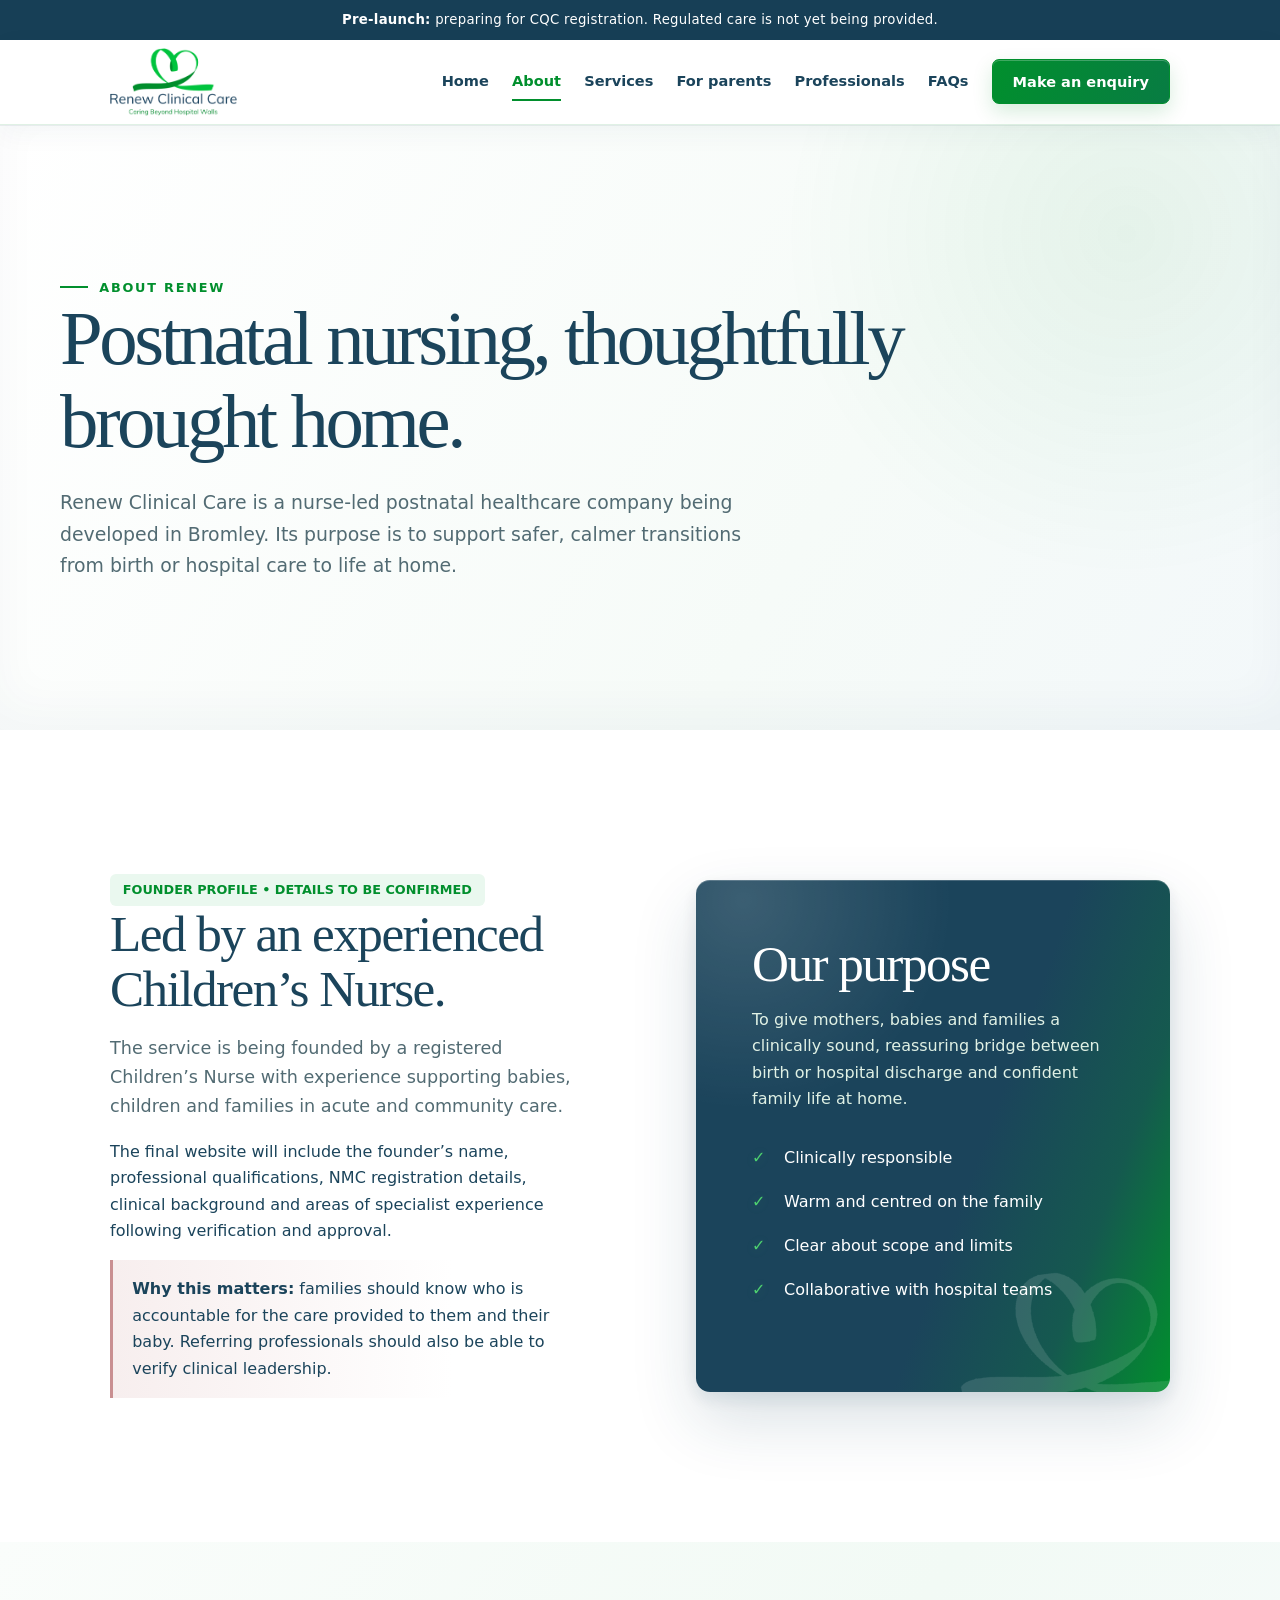
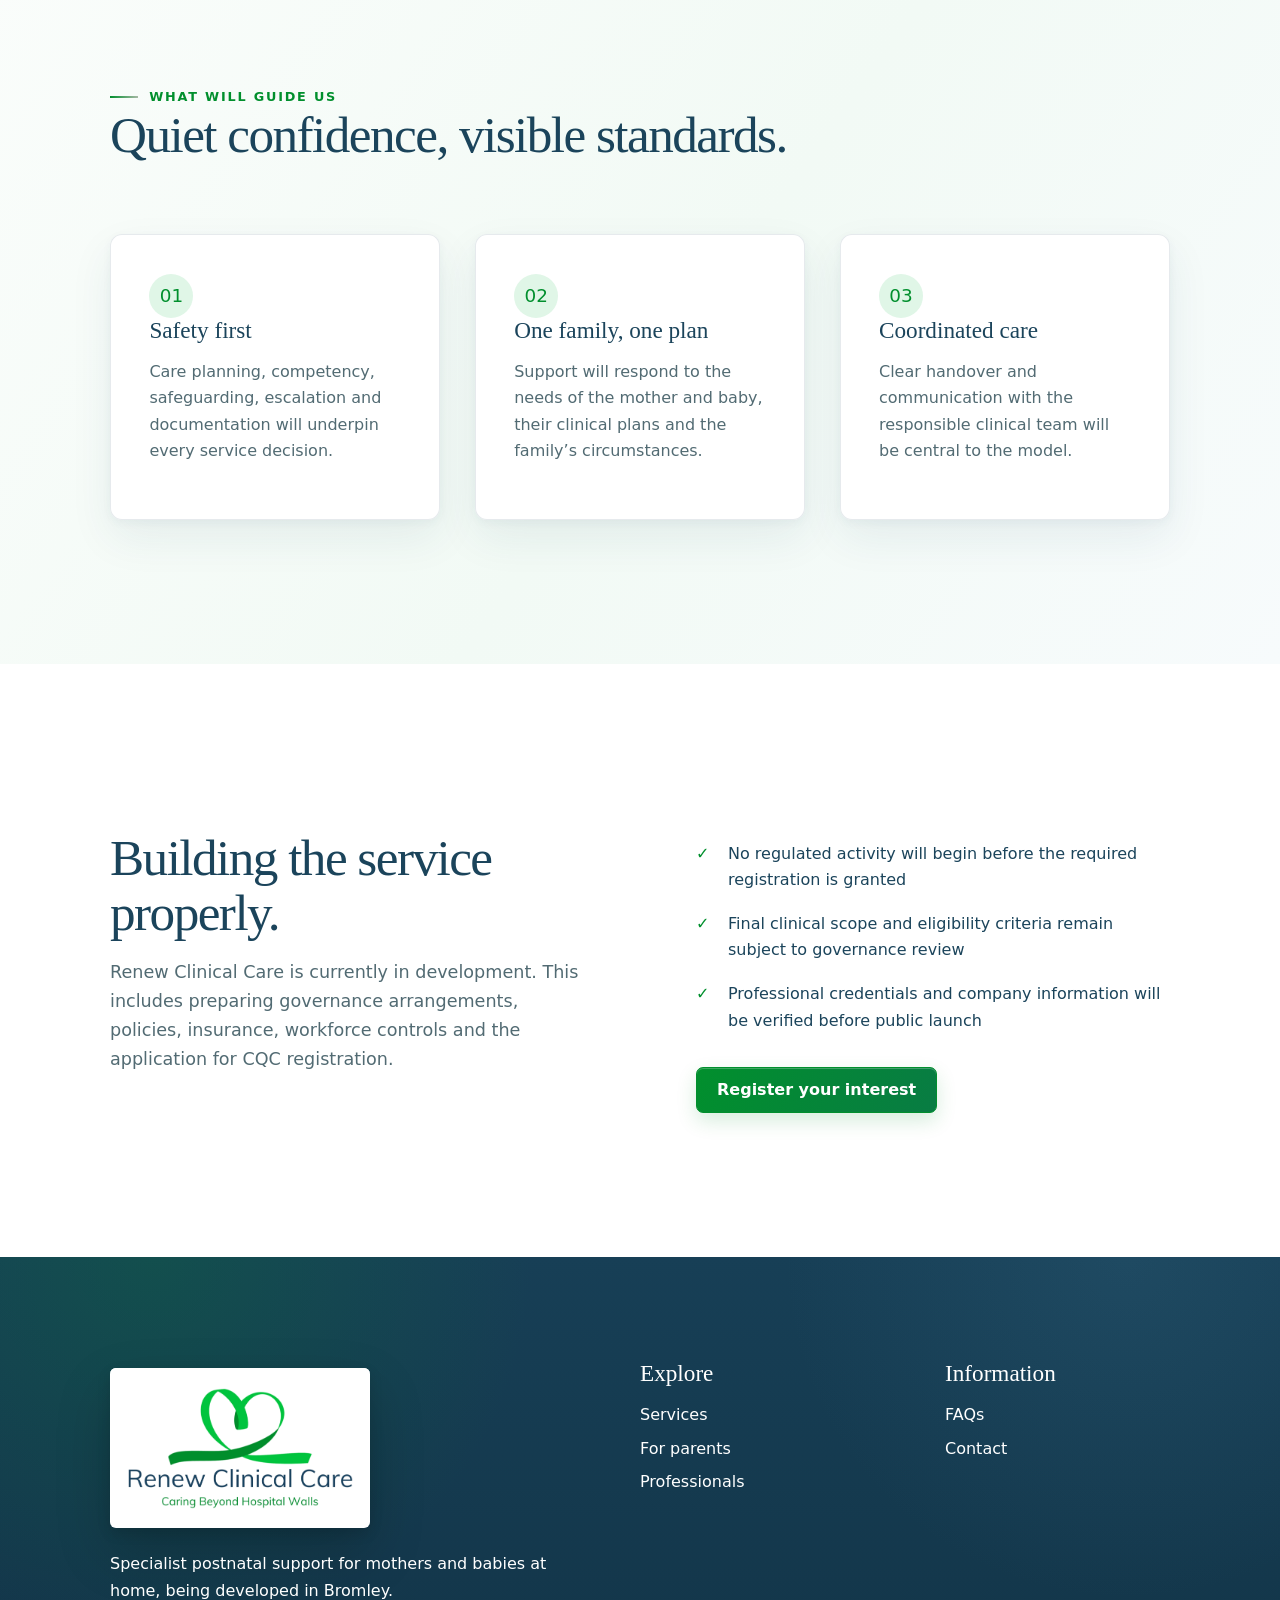
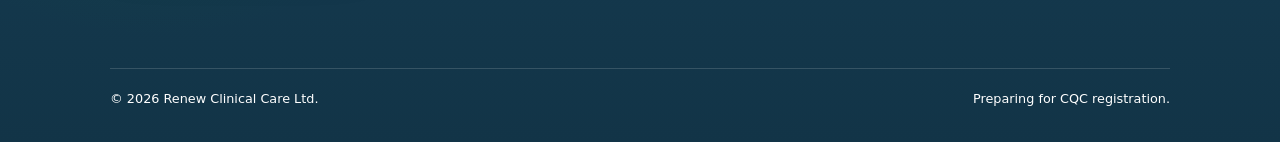
==== commit 9b1bba37: "Sync full site from latest ChatGPT-authored export (v36) Replaces all six page templates, styles.css" ====
--- a/about.html
+++ b/about.html
@@ -1,27 +1,36 @@
-<!DOCTYPE html>
+<!doctype html>
 <html lang="en-GB">
 <head>
-<meta charset="UTF-8">
+<meta charset="utf-8">
 <meta name="viewport" content="width=device-width,initial-scale=1">
+<meta name="theme-color" content="#ffffff">
+<link rel="icon" type="image/png" sizes="512x512" href="/favicon.png?v=35">
+<link rel="apple-touch-icon" sizes="180x180" href="/apple-touch-icon.png?v=35">
 <title>About | Renew Clinical Care</title>
 <meta name="description" content="Meet the nurse-led vision behind Renew Clinical Care in Bromley, London.">
-<link rel="stylesheet" href="styles.css">
+<meta name="robots" content="index, follow, max-image-preview:large"><link rel="canonical" href="https://renew-clinical-care.medjaybayek.chatgpt.site/about.html">
+<meta property="og:type" content="website"><meta property="og:site_name" content="Renew Clinical Care"><meta property="og:locale" content="en_GB"><meta property="og:title" content="About | Renew Clinical Care"><meta property="og:description" content="Meet the nurse-led vision behind Renew Clinical Care in Bromley, London."><meta property="og:url" content="https://renew-clinical-care.medjaybayek.chatgpt.site/about.html"><meta property="og:image" content="https://renew-clinical-care.medjaybayek.chatgpt.site/rcc-logo.png"><meta property="og:image:alt" content="Renew Clinical Care logo"><meta name="twitter:card" content="summary">
+<script type="application/ld+json">{"@context":"https://schema.org","@type":"AboutPage","url":"https://renew-clinical-care.medjaybayek.chatgpt.site/about.html","name":"About Renew Clinical Care","description":"Meet the nurse-led vision behind Renew Clinical Care in Bromley, London.","inLanguage":"en-GB","isPartOf":{"@id":"https://renew-clinical-care.medjaybayek.chatgpt.site/#website"},"about":{"@id":"https://renew-clinical-care.medjaybayek.chatgpt.site/#organization"}}</script>
+<link rel="stylesheet" href="/styles.css?v=34">
 </head>
 <body>
 <a class="skip" href="#main">Skip to content</a>
-<div class="notice"><strong>Pre-launch:</strong> preparing for CQC registration. Regulated care is not yet being provided.</div>
+<div class="notice">
+<strong>Pre-launch:</strong> preparing for CQC registration. Regulated care is not yet being provided.</div>
 <header class="header">
 <nav class="nav wrap">
-<a class="brand" href="index.html"><img class="brand-logo" src="assets/rcc-logo.png" alt="Renew Clinical Care. Caring Beyond Hospital Walls."></a>
+<a class="brand" href="/">
+<img class="brand-logo" src="/rcc-logo.png" alt="Renew Clinical Care. Caring Beyond Hospital Walls.">
+</a>
 <button class="menu" aria-expanded="false" aria-label="Open menu">☰</button>
 <div class="links">
-<a href="index.html">Home</a>
-<a aria-current="page" href="about.html">About</a>
-<a href="services.html">Services</a>
-<a href="parents.html">For parents</a>
-<a href="professionals.html">Professionals</a>
-<a href="faqs.html">FAQs</a>
-<a class="button" href="contact.html">Make an enquiry</a>
+<a href="/">Home</a>
+<a aria-current="page" href="/about.html">About</a>
+<a href="/services.html">Services</a>
+<a href="/parents.html">For parents</a>
+<a href="/professionals.html">Professionals</a>
+<a href="/faqs.html">FAQs</a>
+<a class="button" href="/contact.html">Make an enquiry</a>
 </div>
 </nav>
 </header>
@@ -33,15 +42,15 @@
 <p>Renew Clinical Care is a nurse-led postnatal healthcare company being developed in Bromley. Its purpose is to support safer, calmer transitions from birth or hospital care to life at home.</p>
 </div>
 </section>
-
 <section class="section">
 <div class="wrap split">
 <div>
-<span class="tag">FOUNDER PROFILE &bull; DETAILS TO BE CONFIRMED</span>
-<h2>Led by an experienced Children&rsquo;s Nurse.</h2>
-<p class="lead">The service is being founded by a registered Children&rsquo;s Nurse with experience supporting babies, children and families in acute and community care.</p>
-<p>The final website will include the founder&rsquo;s name, professional qualifications, NMC registration details, clinical background and areas of specialist experience following verification and approval.</p>
-<div class="note"><strong>Why this matters:</strong> families should know who is accountable for the care provided to them and their baby. Referring professionals should also be able to verify clinical leadership.</div>
+<span class="tag">FOUNDER PROFILE • DETAILS TO BE CONFIRMED</span>
+<h2>Led by an experienced Children’s Nurse.</h2>
+<p class="lead">The service is being founded by a registered Children’s Nurse with experience supporting babies, children and families in acute and community care.</p>
+<p>The final website will include the founder’s name, professional qualifications, NMC registration details, clinical background and areas of specialist experience following verification and approval.</p>
+<div class="note">
+<strong>Why this matters:</strong> families should know who is accountable for the care provided to them and their baby. Referring professionals should also be able to verify clinical leadership.</div>
 </div>
 <div class="panel">
 <h2>Our purpose</h2>
@@ -55,7 +64,6 @@
 </div>
 </div>
 </section>
-
 <section class="section soft">
 <div class="wrap">
 <div class="section-head">
@@ -63,13 +71,24 @@
 <h2>Quiet confidence, visible standards.</h2>
 </div>
 <div class="grid-3">
-<div class="card"><span class="icon">01</span><h3>Safety first</h3><p>Care planning, competency, safeguarding, escalation and documentation will underpin every service decision.</p></div>
-<div class="card"><span class="icon">02</span><h3>One family, one plan</h3><p>Support will respond to the needs of the mother and baby, their clinical plans and the family&rsquo;s circumstances.</p></div>
-<div class="card"><span class="icon">03</span><h3>Coordinated care</h3><p>Clear handover and communication with the responsible clinical team will be central to the model.</p></div>
+<div class="card">
+<span class="icon">01</span>
+<h3>Safety first</h3>
+<p>Care planning, competency, safeguarding, escalation and documentation will underpin every service decision.</p>
+</div>
+<div class="card">
+<span class="icon">02</span>
+<h3>One family, one plan</h3>
+<p>Support will respond to the needs of the mother and baby, their clinical plans and the family’s circumstances.</p>
+</div>
+<div class="card">
+<span class="icon">03</span>
+<h3>Coordinated care</h3>
+<p>Clear handover and communication with the responsible clinical team will be central to the model.</p>
+</div>
 </div>
 </div>
 </section>
-
 <section class="section">
 <div class="wrap split">
 <div>
@@ -82,37 +101,39 @@
 <li>Final clinical scope and eligibility criteria remain subject to governance review</li>
 <li>Professional credentials and company information will be verified before public launch</li>
 </ul>
-<a class="button" href="contact.html">Register your interest</a>
+<a class="button" href="/contact.html">Register your interest</a>
 </div>
 </div>
 </section>
 </main>
-
 <footer class="footer">
 <div class="wrap">
 <div class="footer-grid">
 <div>
-<a class="brand" href="index.html"><img class="brand-logo" src="assets/rcc-logo.png" alt="Renew Clinical Care. Caring Beyond Hospital Walls."></a>
+<a class="brand" href="/">
+<img class="brand-logo" src="/rcc-logo.png" alt="Renew Clinical Care. Caring Beyond Hospital Walls.">
+</a>
 <p>Specialist postnatal support for mothers and babies at home, being developed in Bromley.</p>
 </div>
 <div>
 <h3>Explore</h3>
-<a href="services.html">Services</a>
-<a href="parents.html">For parents</a>
-<a href="professionals.html">Professionals</a>
+<a href="/services.html">Services</a>
+<a href="/parents.html">For parents</a>
+<a href="/professionals.html">Professionals</a>
 </div>
 <div>
 <h3>Information</h3>
-<a href="faqs.html">FAQs</a>
-<a href="contact.html">Contact</a>
+<a href="/faqs.html">FAQs</a>
+<a href="/contact.html">Contact</a>
 </div>
 </div>
 <div class="legal">
-<span>&copy; 2026 Renew Clinical Care Ltd.</span>
+<span>© 2026 Renew Clinical Care Ltd.</span>
 <span>Preparing for CQC registration.</span>
 </div>
 </div>
 </footer>
-<script src="site.js"></script>
+<script src="/site.js?v=33">
+</script>
 </body>
 </html>
--- a/styles.css
+++ b/styles.css
@@ -32,7 +32,6 @@
 .frame-support{object-position:50% 49%;animation-delay:0s}
 .frame-newborn{object-position:50% 42%;animation-delay:7s}
 .frame-nurse{object-position:50% 50%;animation-delay:14s}
-.frame-clinician{object-position:50% 40%;animation-delay:21s}
 .hero-sequence:after{display:none}
 .hero-overlay{position:absolute;inset:0;z-index:1;background:linear-gradient(90deg,rgba(20,55,72,.9) 0%,rgba(20,55,72,.7) 40%,rgba(20,55,72,.18) 72%,rgba(20,55,72,.08) 100%),linear-gradient(0deg,rgba(20,55,72,.42),transparent 54%)}
 .hero-content{position:relative;z-index:2;height:100%;min-height:inherit;display:flex;align-items:center;justify-content:space-between;gap:3rem;padding-top:54px;padding-bottom:54px}
@@ -47,11 +46,11 @@
 .hero-timeline{position:absolute;z-index:4;left:50%;bottom:26px;transform:translateX(-50%);display:flex;gap:8px}
 .hero-timeline span{width:36px;height:3px;background:rgba(255,255,255,.35);overflow:hidden}
 .hero-timeline span:after{content:'';display:block;width:100%;height:100%;background:#fff;transform:scaleX(0);transform-origin:left;animation:montageProgress 28s infinite linear}
-.hero-timeline span:nth-child(2):after{animation-delay:7s}.hero-timeline span:nth-child(3):after{animation-delay:14s}.hero-timeline span:nth-child(4):after{animation-delay:21s}
+.hero-timeline span:nth-child(2):after{animation-delay:7s}.hero-timeline span:nth-child(3):after{animation-delay:14s}
 @keyframes heroMontage{0%{opacity:0;transform:scale(1.045)}3%,23%{opacity:1}25%,100%{opacity:0}23%{transform:scale(1.015)}}
 @keyframes montageProgress{0%,25%{transform:scaleX(0)}3%,22%{transform:scaleX(1)}23%,100%{transform:scaleX(0)}}
 @media(max-width:980px){.hero{height:620px;min-height:620px}.hero-content{align-items:flex-end;padding-bottom:72px}.hero-copy{width:min(680px,86%)}.hero-card{display:none}.hero-overlay{background:linear-gradient(90deg,rgba(20,55,72,.88),rgba(20,55,72,.42) 70%,rgba(20,55,72,.16)),linear-gradient(0deg,rgba(20,55,72,.56),transparent 58%)}}
-@media(max-width:640px){.hero{height:590px;min-height:590px}.hero-content{padding:68px 20px 66px;align-items:flex-end}.hero-copy{width:100%}.hero-copy h1{font-size:clamp(2.8rem,14vw,4rem)}.hero-copy p{font-size:1rem}.hero-copy .actions{display:grid;grid-template-columns:1fr}.hero-controls{display:none}.hero-timeline{bottom:20px}.hero-timeline span{width:26px}.frame-support{object-position:54% 50%}.frame-newborn{object-position:48% 42%}.frame-nurse{object-position:53% 50%}.frame-clinician{object-position:50% 40%}.hero-overlay{background:linear-gradient(0deg,rgba(20,55,72,.94) 0%,rgba(20,55,72,.7) 48%,rgba(20,55,72,.18) 85%)}}
+@media(max-width:640px){.hero{height:590px;min-height:590px}.hero-content{padding:68px 20px 66px;align-items:flex-end}.hero-copy{width:100%}.hero-copy h1{font-size:clamp(2.8rem,14vw,4rem)}.hero-copy p{font-size:1rem}.hero-copy .actions{display:grid;grid-template-columns:1fr}.hero-controls{display:none}.hero-timeline{bottom:20px}.hero-timeline span{width:26px}.frame-support{object-position:54% 50%}.frame-newborn{object-position:48% 42%}.frame-nurse{object-position:53% 50%}.hero-overlay{background:linear-gradient(0deg,rgba(20,55,72,.94) 0%,rgba(20,55,72,.7) 48%,rgba(20,55,72,.18) 85%)}}
 @media(prefers-reduced-motion:reduce){.hero-sequence{inset:0;height:100%;transform:none}.hero-frame{display:none;animation:none}.hero-frame.frame-support{display:block;opacity:1;transform:none}.hero-timeline{display:none}}
 
 /* Supplied RCC brand identity */
@@ -189,10 +188,10 @@
 
 /* Footer separation and colour bleed */
 .footer{position:relative;margin-top:0;padding-top:104px;background:radial-gradient(circle at 12% 0,rgba(1,143,45,.2),transparent 31%),radial-gradient(circle at 88% 0,rgba(72,132,162,.16),transparent 28%),linear-gradient(180deg,#173F56 0%,#123447 100%)}
-.footer:before{content:'';position:absolute;left:0;right:0;top:-30px;height:31px;background:linear-gradient(180deg,rgba(255,255,255,0),#173F56)}
-.footer.footer-from-green:before{background:linear-gradient(180deg,#018F2D 0%,#DCEFE3 38%,#fff 50%,#E5EDF1 64%,#173F56 100%)}
+.footer:before{content:'';position:absolute;left:0;right:0;top:-2px;height:2px;background:rgba(255,255,255,.96)}
+.footer.footer-from-green:before{background:rgba(255,255,255,.96)}
 .footer-grid{padding-bottom:.5rem}
-@media(max-width:640px){.panel:after{width:190px;height:105px;right:-28px;bottom:-8px}.footer{margin-top:0;padding-top:80px}.footer:before{top:-36px;height:37px}}
+@media(max-width:640px){.panel:after{width:190px;height:105px;right:-28px;bottom:-8px}.footer{margin-top:0;padding-top:80px}.footer:before{top:-2px;height:2px}}
 
 /* Mobile hero handoff */
 @media(max-width:980px){
@@ -209,3 +208,69 @@
 @media(max-width:980px){
   .links{background:rgba(255,255,255,.88);border-bottom:1px solid rgba(27,68,91,.1);box-shadow:0 22px 48px rgba(8,31,42,.14);backdrop-filter:blur(18px) saturate(1.08);-webkit-backdrop-filter:blur(18px) saturate(1.08)}
 }
+
+/* Soft botanical accents and integrated hero callout */
+:root{--sage:#A7B9A5;--sage-pale:#EEF3ED;--rose:#C98F91;--rose-pale:#F7EEEE}
+.hero-card{position:relative;overflow:hidden;background:rgba(255,255,255,.86);border:1px solid rgba(255,255,255,.62);box-shadow:inset 0 1px 0 rgba(255,255,255,.82),0 22px 54px rgba(8,31,42,.17),0 8px 26px rgba(201,143,145,.1);backdrop-filter:blur(18px) saturate(1.06);-webkit-backdrop-filter:blur(18px) saturate(1.06)}
+.hero-card:before{content:'';position:absolute;inset:0 0 auto;height:3px;background:linear-gradient(90deg,var(--sage) 0%,rgba(167,185,165,.82) 66%,var(--rose) 100%)}
+.hero-card b{color:var(--deep)}
+.hero-card span{color:#49636D}
+.trustitem:nth-child(1) .icon{background:var(--sage-pale);color:#5F7962}
+.trustitem:nth-child(2) .icon{background:var(--aqua);color:var(--teal)}
+.trustitem:nth-child(3) .icon{background:var(--rose-pale);color:#9F6669}
+.quote{border-left-color:var(--sage)}
+.note{border-left-color:var(--rose);background:linear-gradient(90deg,var(--rose-pale),#fff 72%)}
+.section-head .eyebrow:before{background:linear-gradient(90deg,var(--teal),var(--sage))}
+@media(max-width:980px){.hero-card{display:none}}
+
+/* Blend the reassurance caption into the hero photography */
+.hero-card{width:min(320px,30%);padding:1.35rem 1.5rem;border:0;border-radius:6px;background:linear-gradient(105deg,rgba(255,255,255,.7) 0%,rgba(255,255,255,.62) 62%,rgba(255,255,255,.46) 100%);box-shadow:0 16px 38px rgba(8,31,42,.13),0 3px 10px rgba(8,31,42,.07);backdrop-filter:blur(12px) saturate(1.04);-webkit-backdrop-filter:blur(12px) saturate(1.04)}
+.hero-card:before{left:1.5rem;right:auto;width:54px;height:2px;background:linear-gradient(90deg,var(--sage),var(--rose));opacity:.9}
+.hero-card b{font-size:1.1rem;line-height:1.35}
+.hero-card span{display:block;margin-top:.35rem;color:#405D68}
+
+/* Reassurance transition strip */
+.reassurance-strip{position:relative;background:rgba(255,255,255,.98);box-shadow:0 12px 30px rgba(27,68,91,.055);z-index:3}
+.reassurance-strip:before{content:'';position:absolute;inset:0 0 auto;height:2px;background:linear-gradient(90deg,var(--sage) 0%,var(--sage) 46%,var(--rose) 100%)}
+.reassurance-strip .wrap{min-height:68px;display:flex;align-items:center;justify-content:center;gap:.8rem;white-space:nowrap}
+.reassurance-strip strong{font-family:var(--serif);font-size:1.05rem;font-weight:600;color:var(--deep)}
+.reassurance-strip span{font-size:.94rem;color:var(--muted)}
+@media(max-width:980px){.reassurance-strip .wrap{white-space:normal;flex-wrap:wrap;column-gap:.65rem;row-gap:0;min-height:72px;padding:12px 0}}
+@media(max-width:640px){.reassurance-strip .wrap{display:block;text-align:center;padding:14px 0}.reassurance-strip strong,.reassurance-strip span{display:block}.reassurance-strip span{font-size:.88rem;margin-top:.1rem}}
+
+/* Fluid mobile navigation */
+@media(max-width:980px){
+  .links{display:flex;visibility:hidden;pointer-events:none;opacity:0;background:rgba(255,255,255,.94);border-bottom:1px solid rgba(27,68,91,.13);box-shadow:0 24px 54px rgba(8,31,42,.16);backdrop-filter:blur(22px) saturate(1.08);-webkit-backdrop-filter:blur(22px) saturate(1.08);clip-path:inset(0 100% 0 0);transform:translate3d(-16px,-7px,0);transform-origin:top left;transition:clip-path .48s cubic-bezier(.22,1,.36,1),transform .48s cubic-bezier(.22,1,.36,1),opacity .25s ease,visibility 0s linear .48s}
+  .links.open{display:flex;visibility:visible;pointer-events:auto;opacity:1;clip-path:inset(0 0 0 0);transform:none;transition-delay:0s}
+  .links>a{opacity:0;transform:translateX(-14px);transition:opacity .28s ease,transform .42s cubic-bezier(.22,1,.36,1)}
+  .links.open>a{opacity:1;transform:none}
+  .links.open>a:nth-child(1){transition-delay:.05s}.links.open>a:nth-child(2){transition-delay:.09s}.links.open>a:nth-child(3){transition-delay:.13s}.links.open>a:nth-child(4){transition-delay:.17s}.links.open>a:nth-child(5){transition-delay:.21s}.links.open>a:nth-child(6){transition-delay:.25s}.links.open>a:nth-child(7){transition-delay:.29s}
+}
+
+/* Page and landing hero entrances */
+.hero-media{animation:heroMediaEntrance 1.15s both cubic-bezier(.22,1,.36,1)}
+.hero-overlay{animation:heroOverlayEntrance .9s both ease-out}
+.page-hero{animation:pageHeroEntrance .85s both cubic-bezier(.22,1,.36,1)}
+.page-hero .tag{animation:heroIn .8s both cubic-bezier(.22,1,.36,1)}
+.page-hero h1{animation-delay:.1s}.page-hero p{animation-delay:.2s}
+@keyframes heroMediaEntrance{from{opacity:.3;transform:scale(1.025)}to{opacity:1;transform:none}}
+@keyframes heroOverlayEntrance{from{opacity:0}to{opacity:1}}
+@keyframes pageHeroEntrance{from{opacity:0;transform:translateY(14px)}to{opacity:1;transform:none}}
+@media(prefers-reduced-motion:reduce){.links,.links>a{transition:none}.hero-media,.hero-overlay,.page-hero,.page-hero .tag{animation:none}}
+
+/* Compact reassurance strip */
+.reassurance-strip .wrap{min-height:54px}
+@media(max-width:980px){.reassurance-strip .wrap{min-height:60px;padding:8px 0}}
+@media(max-width:640px){.reassurance-strip .wrap{padding:10px 0}}
+
+/* Fluid FAQ accordions */
+.faq details{overflow:clip;will-change:height}
+.faq summary{align-items:center;transition:color .25s ease}
+.faq summary:hover{color:var(--teal)}
+.faq summary:after,.faq details[open] summary:after{content:'';display:block;width:18px;height:18px;flex:none;background:linear-gradient(var(--teal),var(--teal)) center/14px 2px no-repeat,linear-gradient(var(--teal),var(--teal)) center/2px 14px no-repeat;transform:rotate(0);transition:transform .42s cubic-bezier(.22,1,.36,1),background-size .32s ease}
+.faq details[open] summary:after{background-size:14px 2px,2px 0;transform:rotate(180deg)}
+.faq details p{transform-origin:top}
+@media(prefers-reduced-motion:reduce){.faq details{will-change:auto}.faq summary,.faq summary:after{transition:none}}
+
+/* Fully opaque mobile navigation surface */
+@media(max-width:980px){.links{background:#fff;backdrop-filter:none;-webkit-backdrop-filter:none}}
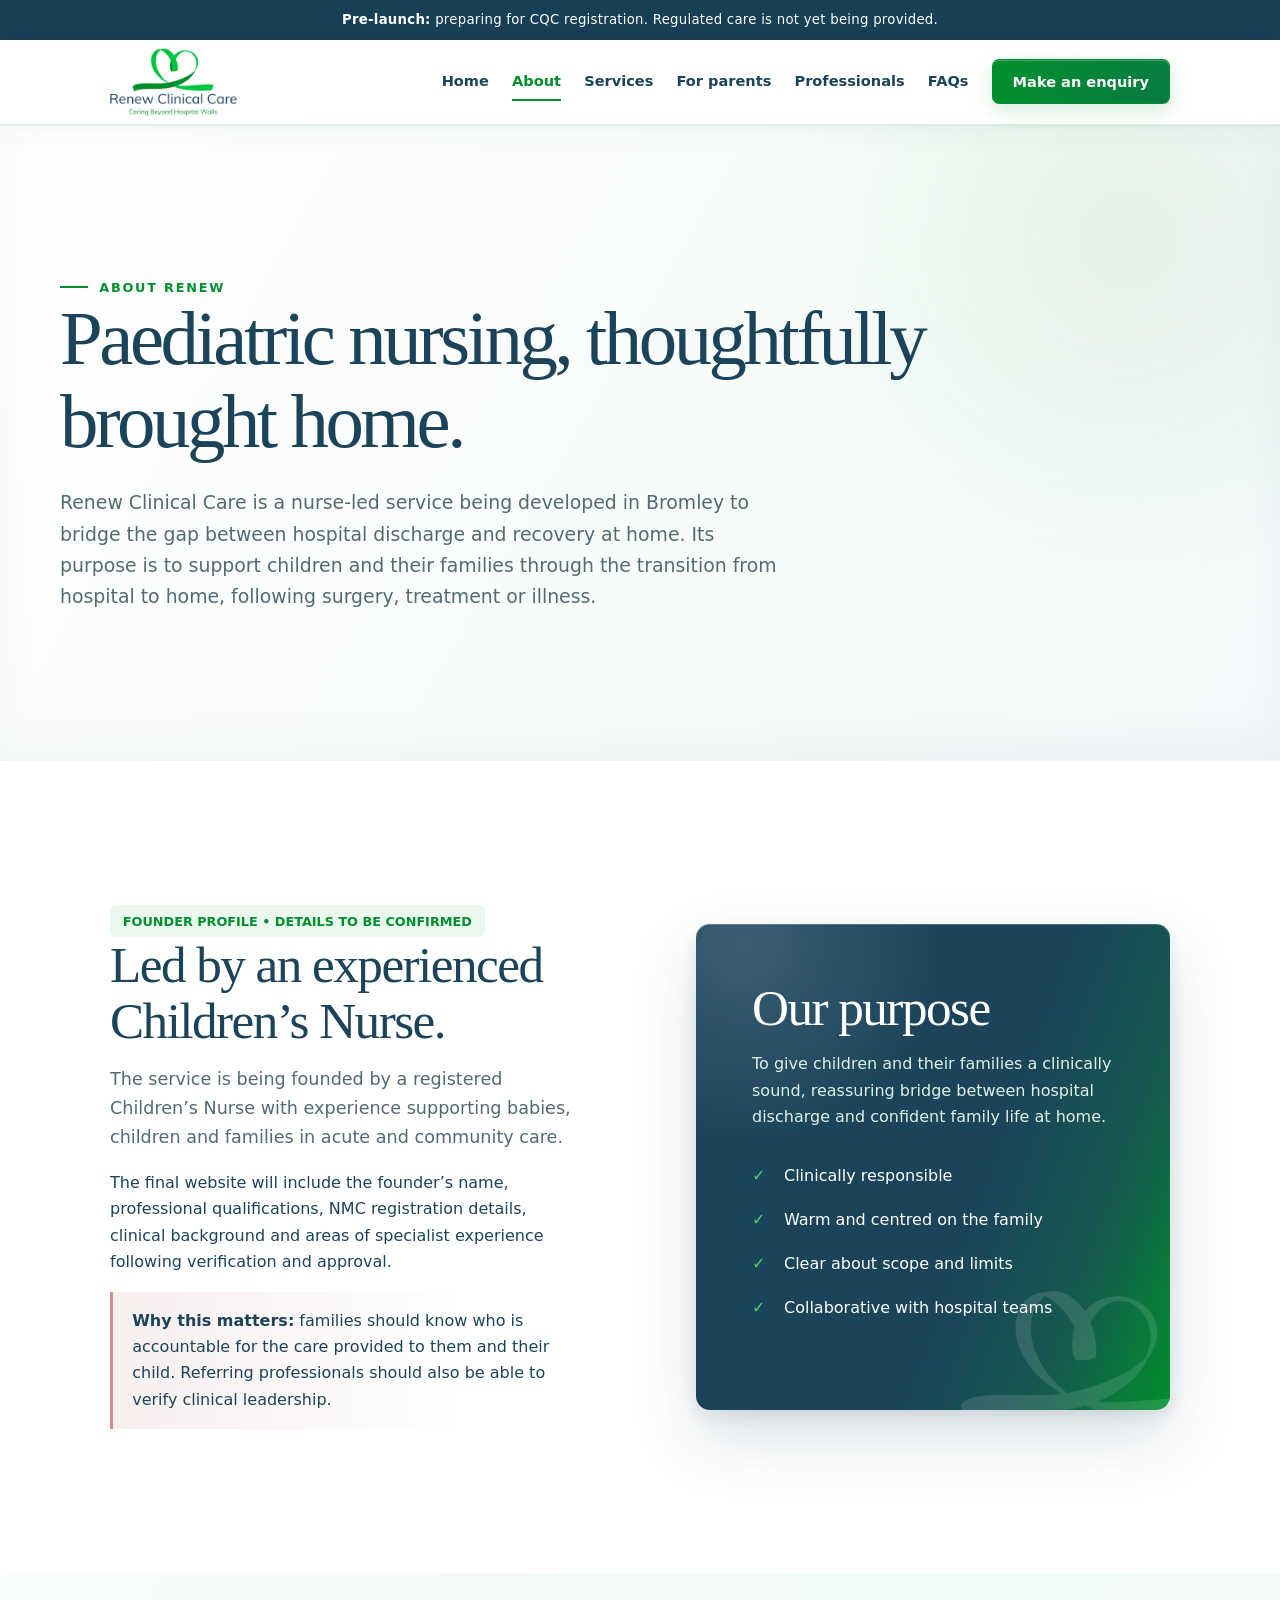
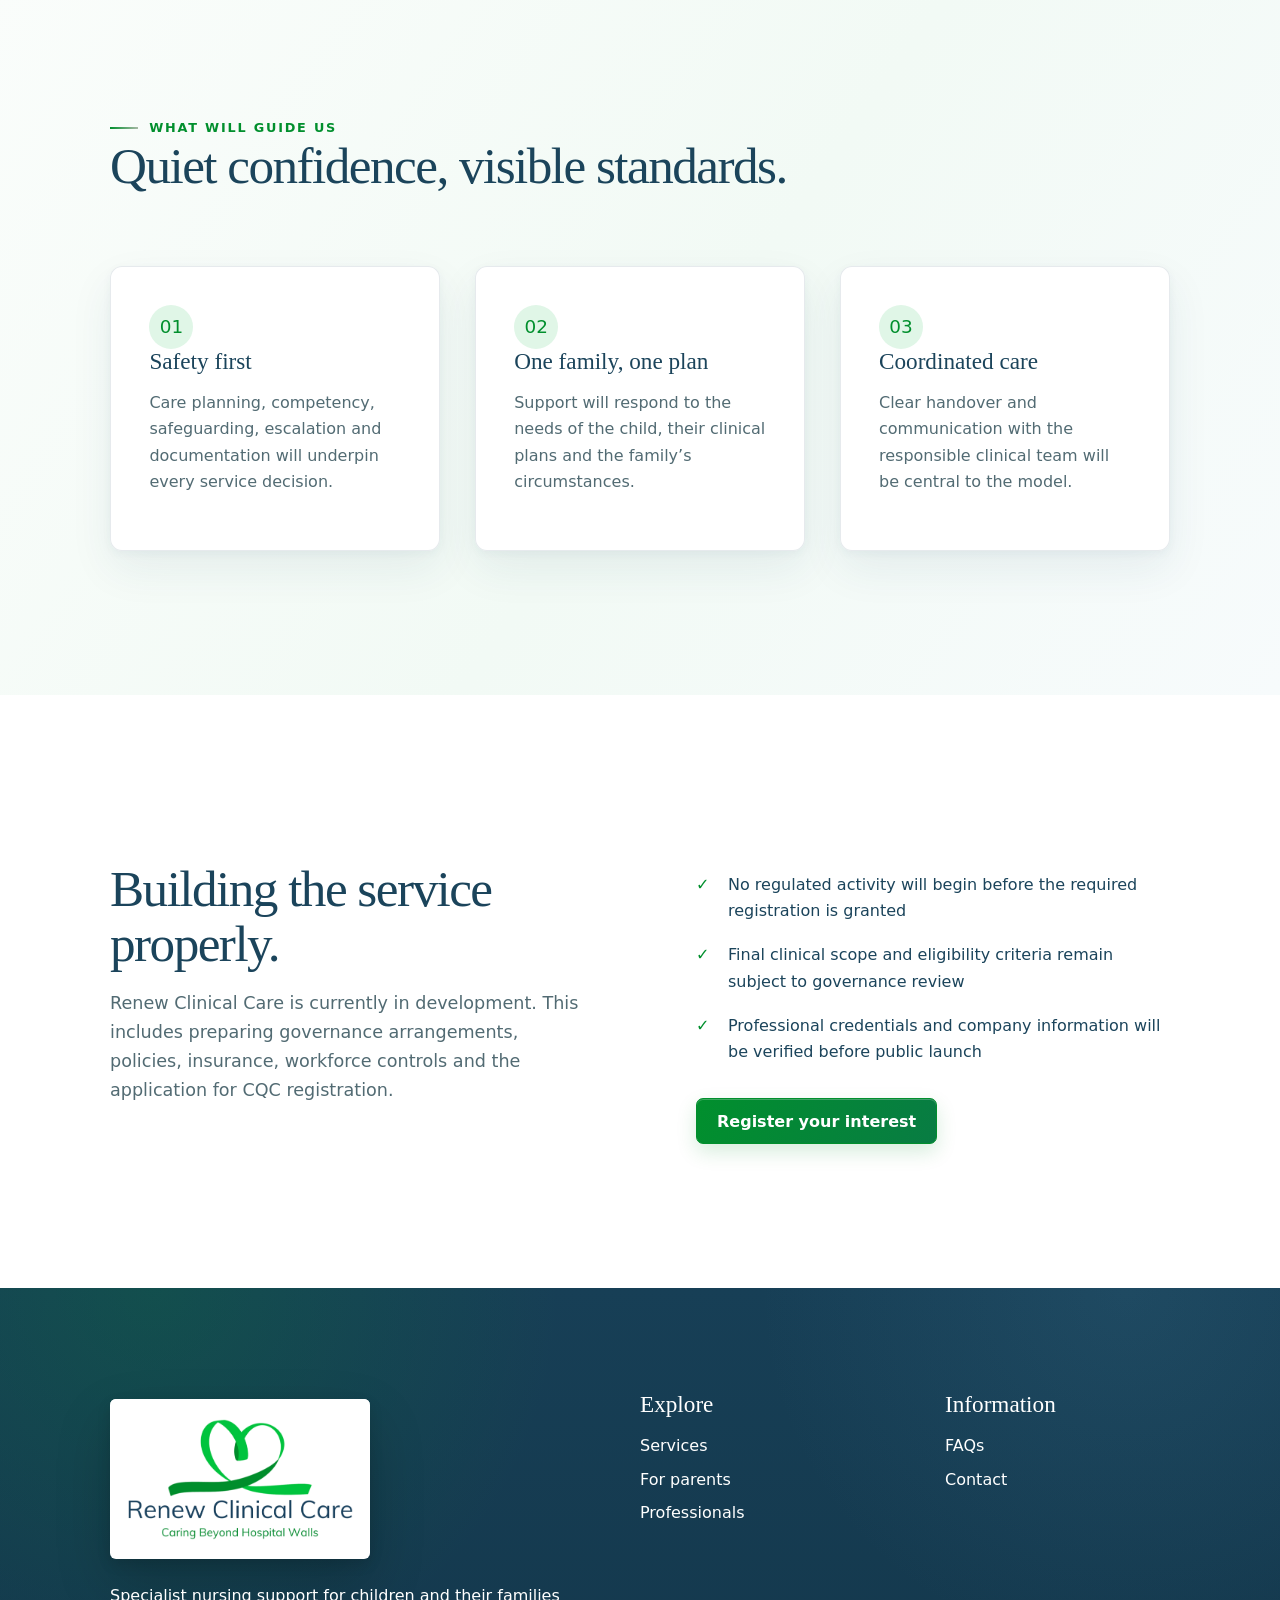
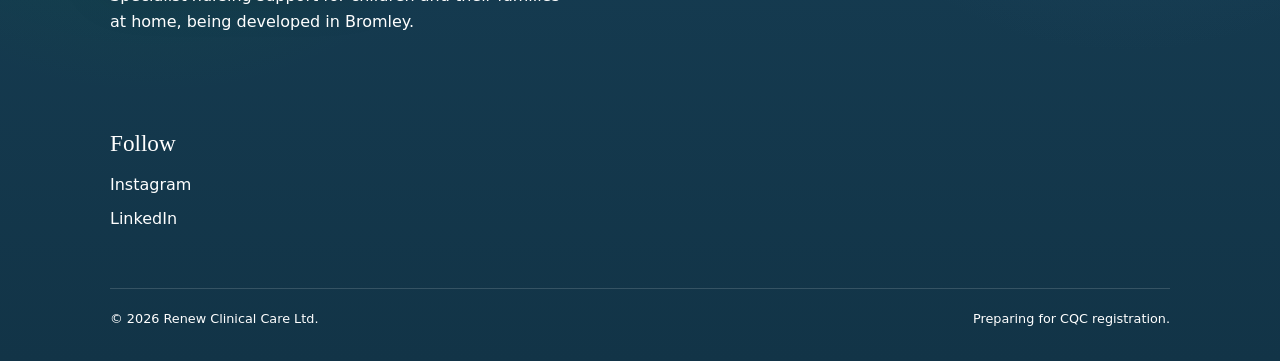
==== commit d0917dcb: "Rewrite site copy to paediatric focus, add Instagram/LinkedIn links The site described a postnatal s" ====
--- a/about.html
+++ b/about.html
@@ -4,14 +4,14 @@
 <meta charset="utf-8">
 <meta name="viewport" content="width=device-width,initial-scale=1">
 <meta name="theme-color" content="#ffffff">
-<link rel="icon" type="image/png" sizes="512x512" href="/favicon.png?v=35">
-<link rel="apple-touch-icon" sizes="180x180" href="/apple-touch-icon.png?v=35">
+<link rel="icon" type="image/png" sizes="512x512" href="favicon.png?v=35">
+<link rel="apple-touch-icon" sizes="180x180" href="apple-touch-icon.png?v=35">
 <title>About | Renew Clinical Care</title>
-<meta name="description" content="Meet the nurse-led vision behind Renew Clinical Care in Bromley, London.">
+<meta name="description" content="Meet the nurse-led vision behind Renew Clinical Care, supporting children and families in Bromley, London.">
 <meta name="robots" content="index, follow, max-image-preview:large"><link rel="canonical" href="https://renew-clinical-care.medjaybayek.chatgpt.site/about.html">
-<meta property="og:type" content="website"><meta property="og:site_name" content="Renew Clinical Care"><meta property="og:locale" content="en_GB"><meta property="og:title" content="About | Renew Clinical Care"><meta property="og:description" content="Meet the nurse-led vision behind Renew Clinical Care in Bromley, London."><meta property="og:url" content="https://renew-clinical-care.medjaybayek.chatgpt.site/about.html"><meta property="og:image" content="https://renew-clinical-care.medjaybayek.chatgpt.site/rcc-logo.png"><meta property="og:image:alt" content="Renew Clinical Care logo"><meta name="twitter:card" content="summary">
-<script type="application/ld+json">{"@context":"https://schema.org","@type":"AboutPage","url":"https://renew-clinical-care.medjaybayek.chatgpt.site/about.html","name":"About Renew Clinical Care","description":"Meet the nurse-led vision behind Renew Clinical Care in Bromley, London.","inLanguage":"en-GB","isPartOf":{"@id":"https://renew-clinical-care.medjaybayek.chatgpt.site/#website"},"about":{"@id":"https://renew-clinical-care.medjaybayek.chatgpt.site/#organization"}}</script>
-<link rel="stylesheet" href="/styles.css?v=34">
+<meta property="og:type" content="website"><meta property="og:site_name" content="Renew Clinical Care"><meta property="og:locale" content="en_GB"><meta property="og:title" content="About | Renew Clinical Care"><meta property="og:description" content="Meet the nurse-led vision behind Renew Clinical Care, supporting children and families in Bromley, London."><meta property="og:url" content="https://renew-clinical-care.medjaybayek.chatgpt.site/about.html"><meta property="og:image" content="https://renew-clinical-care.medjaybayek.chatgpt.site/rcc-logo.png"><meta property="og:image:alt" content="Renew Clinical Care logo"><meta name="twitter:card" content="summary">
+<script type="application/ld+json">{"@context":"https://schema.org","@type":"AboutPage","url":"https://renew-clinical-care.medjaybayek.chatgpt.site/about.html","name":"About Renew Clinical Care","description":"Meet the nurse-led vision behind Renew Clinical Care, supporting children and families in Bromley, London.","inLanguage":"en-GB","isPartOf":{"@id":"https://renew-clinical-care.medjaybayek.chatgpt.site/#website"},"about":{"@id":"https://renew-clinical-care.medjaybayek.chatgpt.site/#organization"}}</script>
+<link rel="stylesheet" href="styles.css?v=34">
 </head>
 <body>
 <a class="skip" href="#main">Skip to content</a>
@@ -19,18 +19,18 @@
 <strong>Pre-launch:</strong> preparing for CQC registration. Regulated care is not yet being provided.</div>
 <header class="header">
 <nav class="nav wrap">
-<a class="brand" href="/">
-<img class="brand-logo" src="/rcc-logo.png" alt="Renew Clinical Care. Caring Beyond Hospital Walls.">
+<a class="brand" href="index.html">
+<img class="brand-logo" src="rcc-logo.png" alt="Renew Clinical Care. Caring Beyond Hospital Walls.">
 </a>
 <button class="menu" aria-expanded="false" aria-label="Open menu">☰</button>
 <div class="links">
-<a href="/">Home</a>
-<a aria-current="page" href="/about.html">About</a>
-<a href="/services.html">Services</a>
-<a href="/parents.html">For parents</a>
-<a href="/professionals.html">Professionals</a>
-<a href="/faqs.html">FAQs</a>
-<a class="button" href="/contact.html">Make an enquiry</a>
+<a href="index.html">Home</a>
+<a aria-current="page" href="about.html">About</a>
+<a href="services.html">Services</a>
+<a href="parents.html">For parents</a>
+<a href="professionals.html">Professionals</a>
+<a href="faqs.html">FAQs</a>
+<a class="button" href="contact.html">Make an enquiry</a>
 </div>
 </nav>
 </header>
@@ -38,8 +38,8 @@
 <section class="page-hero">
 <div class="wrap">
 <div class="eyebrow">About Renew</div>
-<h1>Postnatal nursing, thoughtfully brought home.</h1>
-<p>Renew Clinical Care is a nurse-led postnatal healthcare company being developed in Bromley. Its purpose is to support safer, calmer transitions from birth or hospital care to life at home.</p>
+<h1>Paediatric nursing, thoughtfully brought home.</h1>
+<p>Renew Clinical Care is a nurse-led service being developed in Bromley to bridge the gap between hospital discharge and recovery at home. Its purpose is to support children and their families through the transition from hospital to home, following surgery, treatment or illness.</p>
 </div>
 </section>
 <section class="section">
@@ -50,11 +50,11 @@
 <p class="lead">The service is being founded by a registered Children’s Nurse with experience supporting babies, children and families in acute and community care.</p>
 <p>The final website will include the founder’s name, professional qualifications, NMC registration details, clinical background and areas of specialist experience following verification and approval.</p>
 <div class="note">
-<strong>Why this matters:</strong> families should know who is accountable for the care provided to them and their baby. Referring professionals should also be able to verify clinical leadership.</div>
+<strong>Why this matters:</strong> families should know who is accountable for the care provided to them and their child. Referring professionals should also be able to verify clinical leadership.</div>
 </div>
 <div class="panel">
 <h2>Our purpose</h2>
-<p>To give mothers, babies and families a clinically sound, reassuring bridge between birth or hospital discharge and confident family life at home.</p>
+<p>To give children and their families a clinically sound, reassuring bridge between hospital discharge and confident family life at home.</p>
 <ul class="checks">
 <li>Clinically responsible</li>
 <li>Warm and centred on the family</li>
@@ -79,7 +79,7 @@
 <div class="card">
 <span class="icon">02</span>
 <h3>One family, one plan</h3>
-<p>Support will respond to the needs of the mother and baby, their clinical plans and the family’s circumstances.</p>
+<p>Support will respond to the needs of the child, their clinical plans and the family’s circumstances.</p>
 </div>
 <div class="card">
 <span class="icon">03</span>
@@ -101,7 +101,7 @@
 <li>Final clinical scope and eligibility criteria remain subject to governance review</li>
 <li>Professional credentials and company information will be verified before public launch</li>
 </ul>
-<a class="button" href="/contact.html">Register your interest</a>
+<a class="button" href="contact.html">Register your interest</a>
 </div>
 </div>
 </section>
@@ -110,21 +110,26 @@
 <div class="wrap">
 <div class="footer-grid">
 <div>
-<a class="brand" href="/">
-<img class="brand-logo" src="/rcc-logo.png" alt="Renew Clinical Care. Caring Beyond Hospital Walls.">
+<a class="brand" href="index.html">
+<img class="brand-logo" src="rcc-logo.png" alt="Renew Clinical Care. Caring Beyond Hospital Walls.">
 </a>
-<p>Specialist postnatal support for mothers and babies at home, being developed in Bromley.</p>
+<p>Specialist nursing support for children and their families at home, being developed in Bromley.</p>
 </div>
 <div>
 <h3>Explore</h3>
-<a href="/services.html">Services</a>
-<a href="/parents.html">For parents</a>
-<a href="/professionals.html">Professionals</a>
+<a href="services.html">Services</a>
+<a href="parents.html">For parents</a>
+<a href="professionals.html">Professionals</a>
 </div>
 <div>
 <h3>Information</h3>
-<a href="/faqs.html">FAQs</a>
-<a href="/contact.html">Contact</a>
+<a href="faqs.html">FAQs</a>
+<a href="contact.html">Contact</a>
+</div>
+<div>
+<h3>Follow</h3>
+<a href="https://www.instagram.com/renewclinicalcare/" target="_blank" rel="noopener">Instagram</a>
+<a href="https://www.linkedin.com/company/renew-clinical-care-limited/" target="_blank" rel="noopener">LinkedIn</a>
 </div>
 </div>
 <div class="legal">
@@ -133,7 +138,7 @@
 </div>
 </div>
 </footer>
-<script src="/site.js?v=33">
+<script src="site.js?v=33">
 </script>
 </body>
 </html>
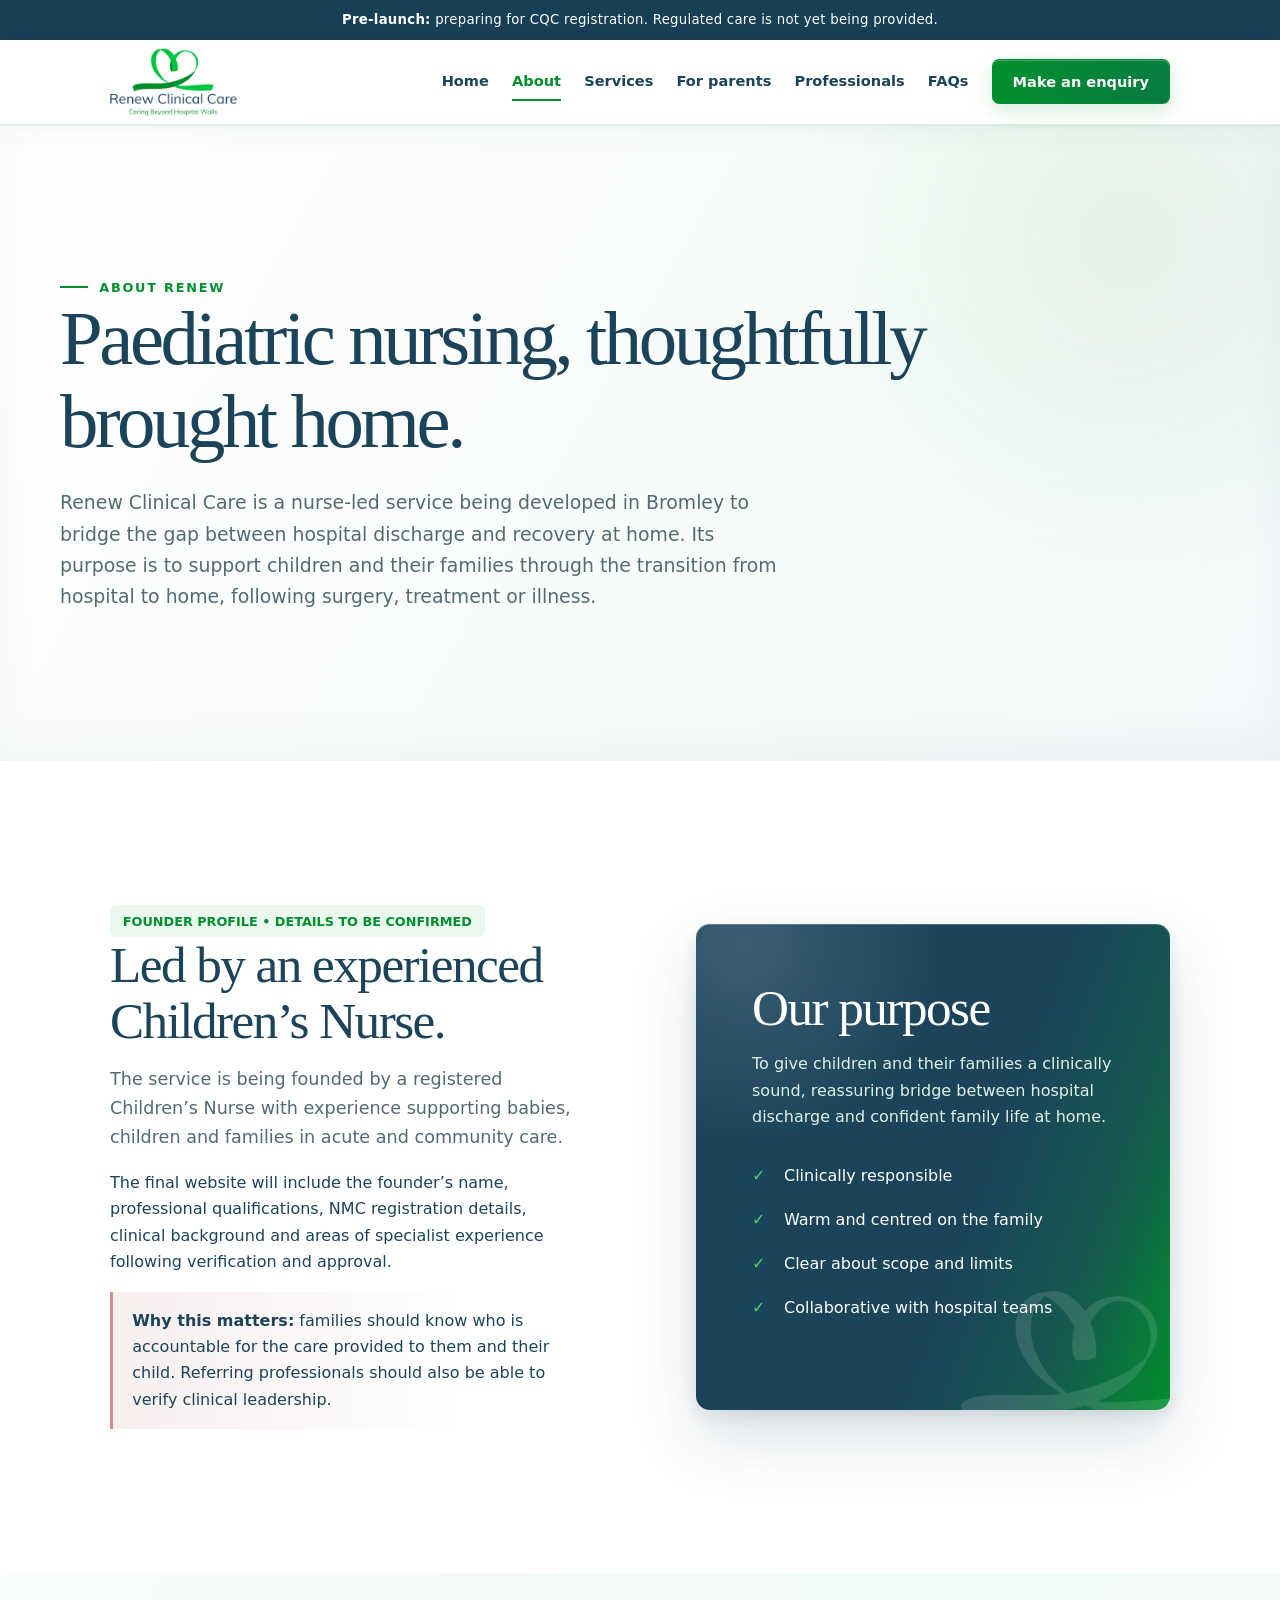
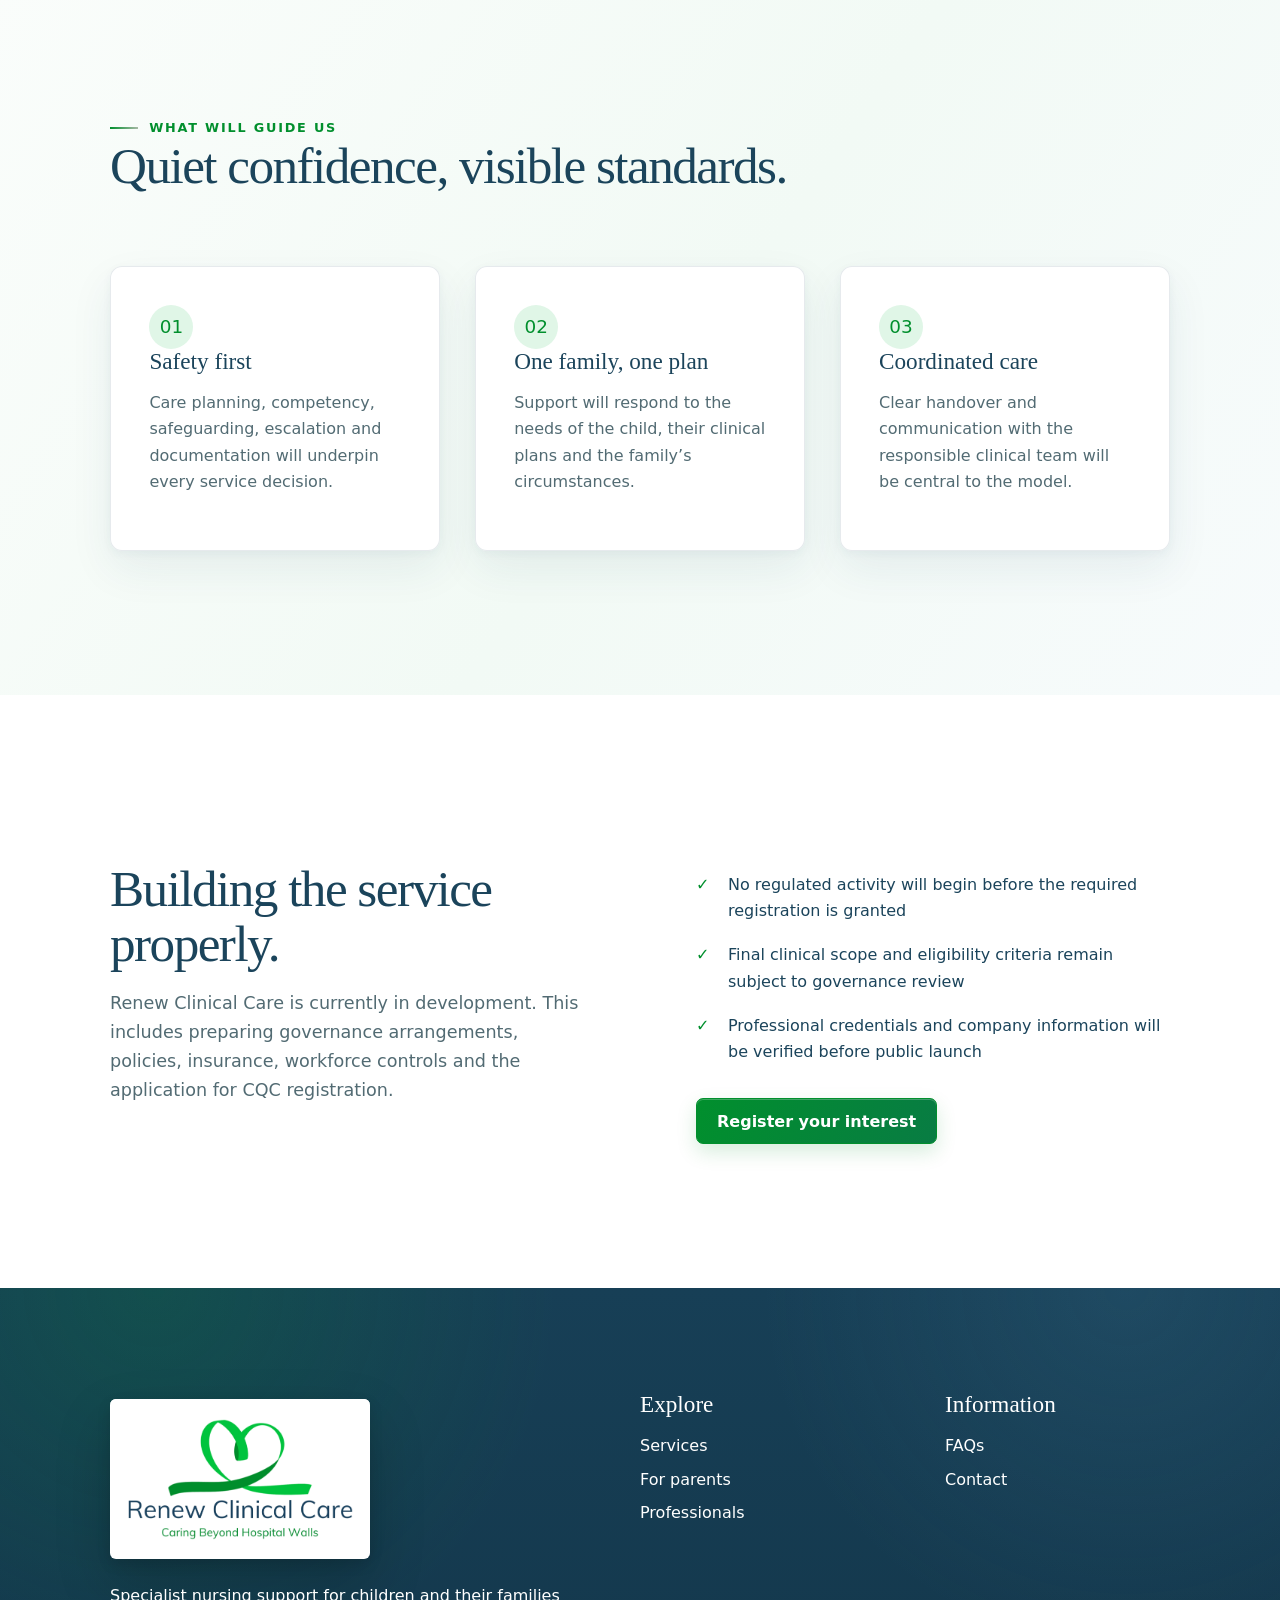
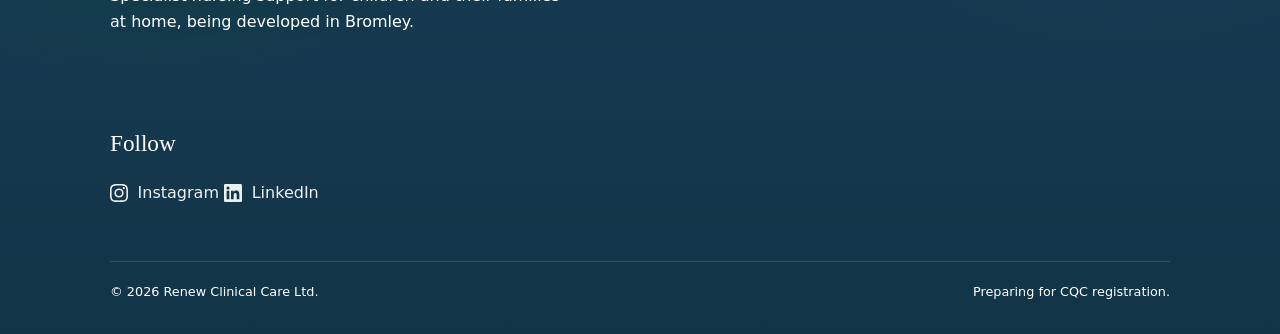
==== commit 0401bf5c: "Add stylised Instagram/LinkedIn glyphs to footer follow links The Follow links were plain text. Adds" ====
--- a/about.html
+++ b/about.html
@@ -128,8 +128,8 @@
 </div>
 <div>
 <h3>Follow</h3>
-<a href="https://www.instagram.com/renewclinicalcare/" target="_blank" rel="noopener">Instagram</a>
-<a href="https://www.linkedin.com/company/renew-clinical-care-limited/" target="_blank" rel="noopener">LinkedIn</a>
+<a class="social-link" href="https://www.instagram.com/renewclinicalcare/" target="_blank" rel="noopener"><svg viewBox="0 0 24 24" width="18" height="18" aria-hidden="true" focusable="false"><path fill="currentColor" d="M12 2.163c3.204 0 3.584.012 4.85.07 3.252.148 4.771 1.691 4.919 4.919.058 1.265.069 1.645.069 4.849 0 3.204-.012 3.584-.069 4.849-.149 3.225-1.664 4.771-4.919 4.919-1.266.058-1.645.07-4.85.07-3.204 0-3.584-.012-4.849-.07-3.26-.149-4.771-1.699-4.919-4.919-.058-1.265-.07-1.645-.07-4.849 0-3.204.012-3.584.07-4.849.149-3.227 1.664-4.771 4.919-4.919 1.266-.057 1.645-.07 4.849-.07zm0-2.163c-3.259 0-3.667.014-4.947.072-4.358.2-6.78 2.618-6.98 6.98-.059 1.281-.073 1.689-.073 4.948 0 3.259.014 3.667.072 4.947.2 4.358 2.618 6.78 6.98 6.98 1.281.058 1.689.072 4.948.072 3.259 0 3.667-.014 4.947-.072 4.354-.2 6.782-2.618 6.979-6.98.059-1.28.073-1.688.073-4.947 0-3.259-.014-3.667-.072-4.947-.196-4.354-2.617-6.78-6.979-6.98-1.281-.059-1.69-.073-4.949-.073zm0 5.838a6.163 6.163 0 1 0 0 12.326 6.163 6.163 0 0 0 0-12.326zm0 10.163a4 4 0 1 1 0-8 4 4 0 0 1 0 8zm6.406-11.845a1.44 1.44 0 1 0 0 2.881 1.44 1.44 0 0 0 0-2.881z"/></svg>Instagram</a>
+<a class="social-link" href="https://www.linkedin.com/company/renew-clinical-care-limited/" target="_blank" rel="noopener"><svg viewBox="0 0 24 24" width="18" height="18" aria-hidden="true" focusable="false"><path fill="currentColor" d="M20.447 20.452h-3.554v-5.569c0-1.328-.027-3.037-1.852-3.037-1.853 0-2.136 1.445-2.136 2.939v5.667H9.351V9h3.414v1.561h.046c.477-.9 1.637-1.85 3.37-1.85 3.601 0 4.267 2.37 4.267 5.455v6.286zM5.337 7.433a2.064 2.064 0 1 1 0-4.128 2.064 2.064 0 0 1 0 4.128zM7.119 20.452H3.554V9h3.565v11.452zM22.225 0H1.771C.792 0 0 .774 0 1.729v20.542C0 23.227.792 24 1.771 24h20.451C23.2 24 24 23.227 24 22.271V1.729C24 .774 23.2 0 22.222 0h.003z"/></svg>LinkedIn</a>
 </div>
 </div>
 <div class="legal">
--- a/styles.css
+++ b/styles.css
@@ -150,6 +150,9 @@
 
 /* Interactive hero and white footer copy */
 .footer,.footer p,.footer a,.footer .legal{color:#fff}
+.footer .social-link{display:inline-flex;align-items:center;gap:.6rem;opacity:.92;transition:opacity .2s ease}
+.footer .social-link:hover{opacity:1}
+.footer .social-link svg{flex:none}
 .hero-copy .button,.hero-copy .hero-secondary{background:rgba(20,55,72,.24);border:1px solid rgba(255,255,255,.78);color:#fff;box-shadow:inset 0 1px 0 rgba(255,255,255,.18),0 9px 24px rgba(8,31,42,.18);backdrop-filter:blur(12px)}
 .hero-copy .button:hover,.hero-copy .hero-secondary:hover{background:#fff;border-color:#fff;color:#1B445B;box-shadow:0 14px 32px rgba(8,31,42,.22)}
 .hero-frame{opacity:0;animation:none;transform:scale(1.045);transition:opacity 1.05s ease,transform 7s ease;z-index:0}
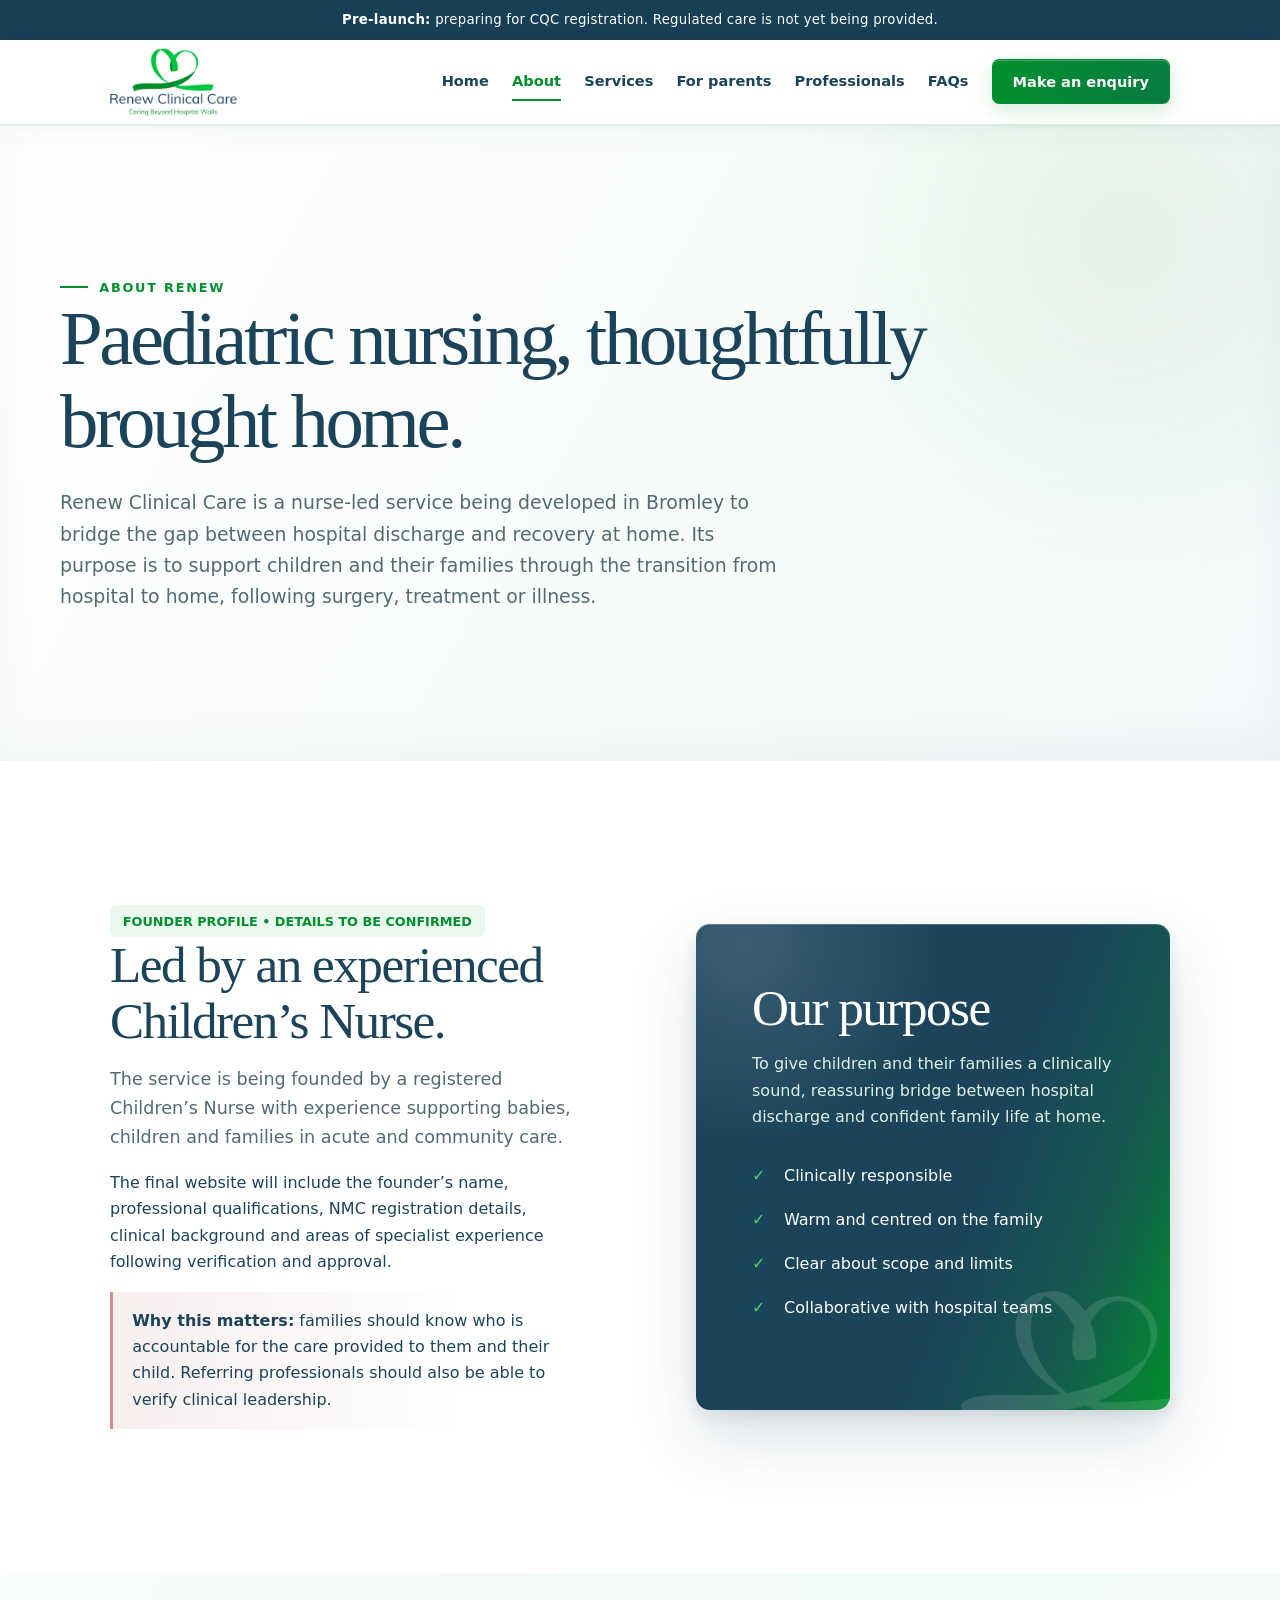
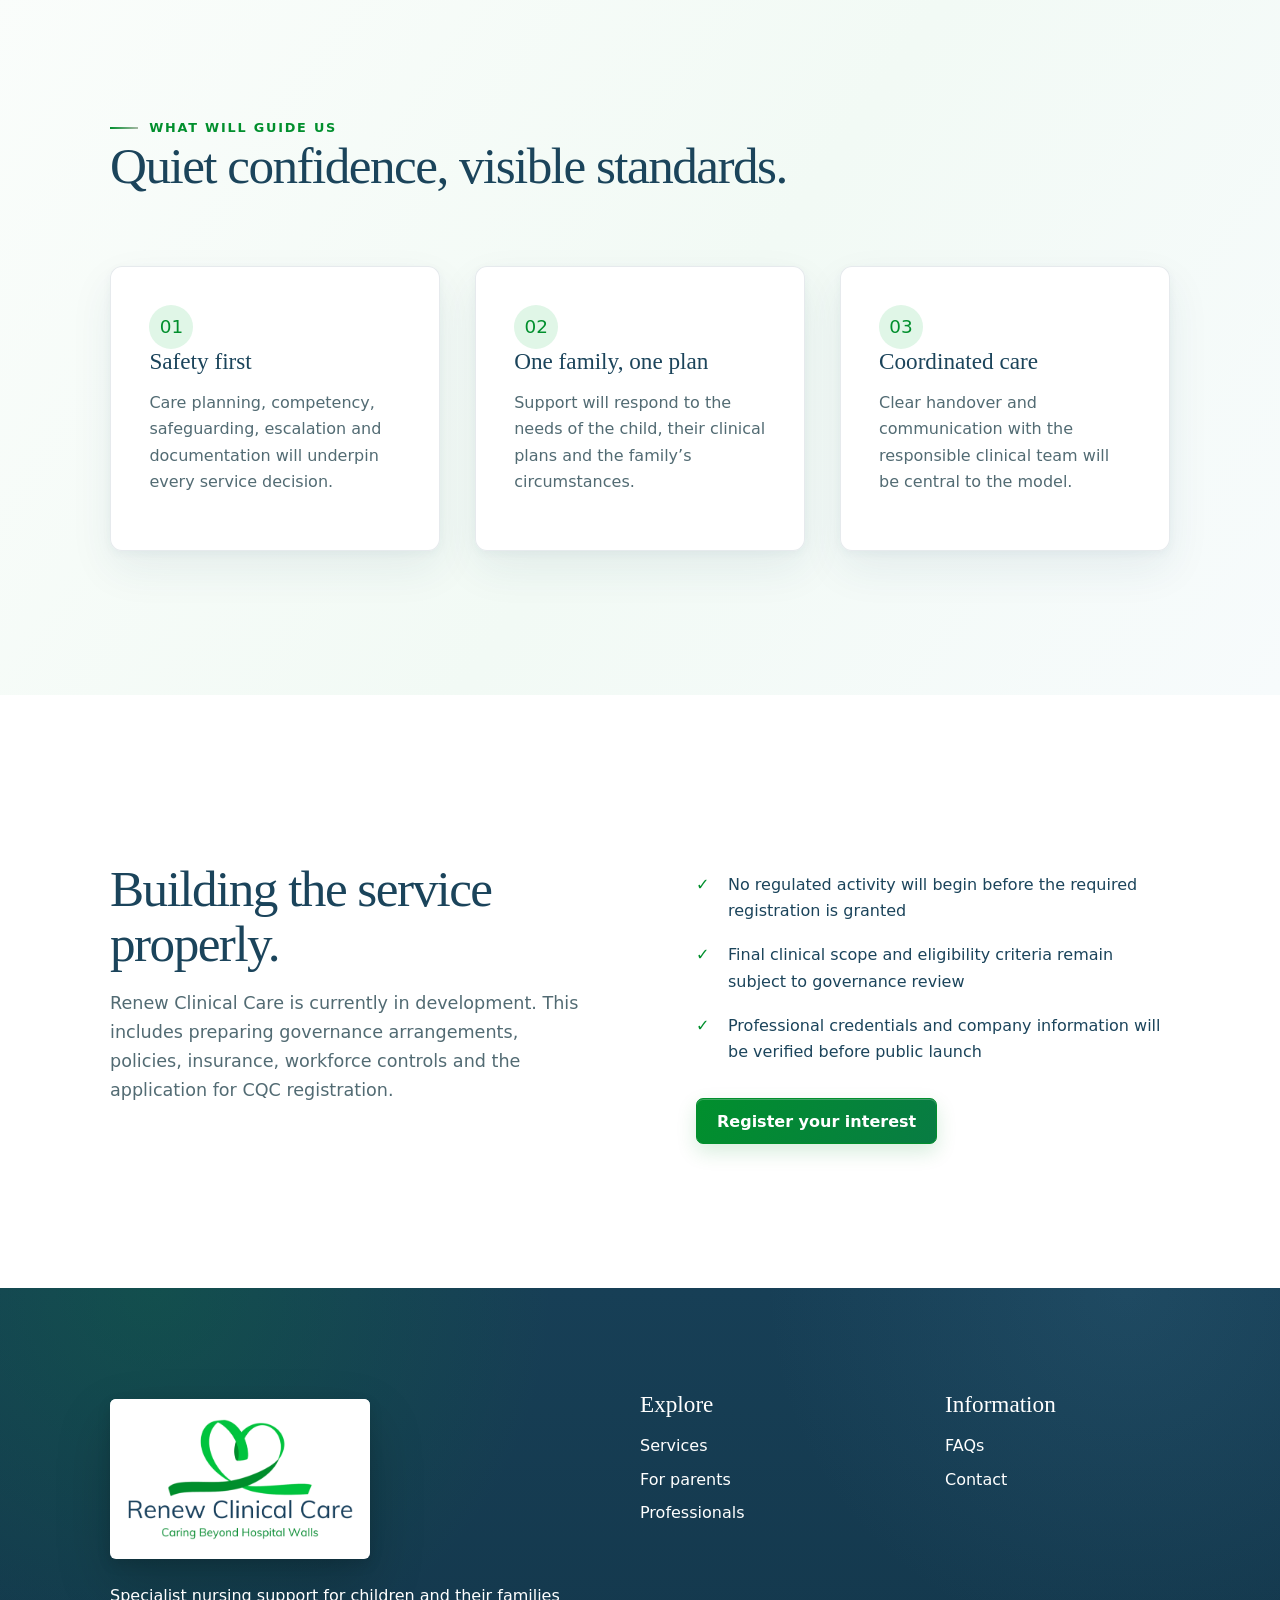
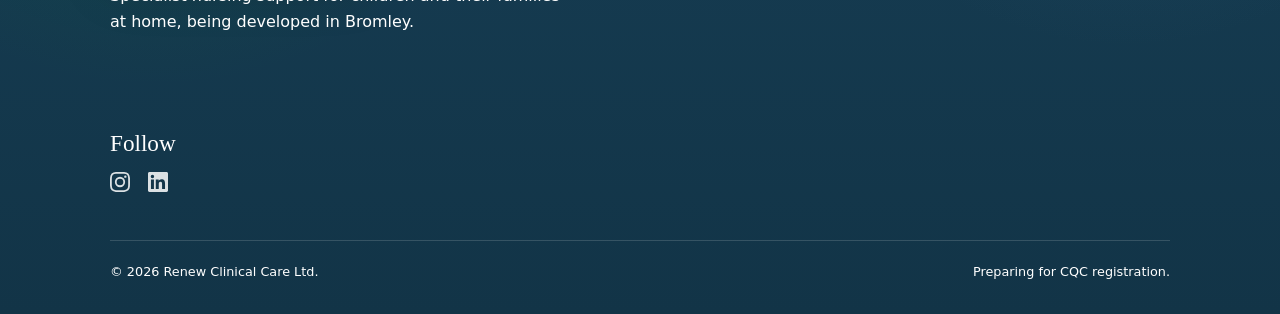
==== commit 056331fc: "Drop text labels from footer social icons, lay out as a row Instagram/LinkedIn links now show only t" ====
--- a/about.html
+++ b/about.html
@@ -128,8 +128,10 @@
 </div>
 <div>
 <h3>Follow</h3>
-<a class="social-link" href="https://www.instagram.com/renewclinicalcare/" target="_blank" rel="noopener"><svg viewBox="0 0 24 24" width="18" height="18" aria-hidden="true" focusable="false"><path fill="currentColor" d="M12 2.163c3.204 0 3.584.012 4.85.07 3.252.148 4.771 1.691 4.919 4.919.058 1.265.069 1.645.069 4.849 0 3.204-.012 3.584-.069 4.849-.149 3.225-1.664 4.771-4.919 4.919-1.266.058-1.645.07-4.85.07-3.204 0-3.584-.012-4.849-.07-3.26-.149-4.771-1.699-4.919-4.919-.058-1.265-.07-1.645-.07-4.849 0-3.204.012-3.584.07-4.849.149-3.227 1.664-4.771 4.919-4.919 1.266-.057 1.645-.07 4.849-.07zm0-2.163c-3.259 0-3.667.014-4.947.072-4.358.2-6.78 2.618-6.98 6.98-.059 1.281-.073 1.689-.073 4.948 0 3.259.014 3.667.072 4.947.2 4.358 2.618 6.78 6.98 6.98 1.281.058 1.689.072 4.948.072 3.259 0 3.667-.014 4.947-.072 4.354-.2 6.782-2.618 6.979-6.98.059-1.28.073-1.688.073-4.947 0-3.259-.014-3.667-.072-4.947-.196-4.354-2.617-6.78-6.979-6.98-1.281-.059-1.69-.073-4.949-.073zm0 5.838a6.163 6.163 0 1 0 0 12.326 6.163 6.163 0 0 0 0-12.326zm0 10.163a4 4 0 1 1 0-8 4 4 0 0 1 0 8zm6.406-11.845a1.44 1.44 0 1 0 0 2.881 1.44 1.44 0 0 0 0-2.881z"/></svg>Instagram</a>
-<a class="social-link" href="https://www.linkedin.com/company/renew-clinical-care-limited/" target="_blank" rel="noopener"><svg viewBox="0 0 24 24" width="18" height="18" aria-hidden="true" focusable="false"><path fill="currentColor" d="M20.447 20.452h-3.554v-5.569c0-1.328-.027-3.037-1.852-3.037-1.853 0-2.136 1.445-2.136 2.939v5.667H9.351V9h3.414v1.561h.046c.477-.9 1.637-1.85 3.37-1.85 3.601 0 4.267 2.37 4.267 5.455v6.286zM5.337 7.433a2.064 2.064 0 1 1 0-4.128 2.064 2.064 0 0 1 0 4.128zM7.119 20.452H3.554V9h3.565v11.452zM22.225 0H1.771C.792 0 0 .774 0 1.729v20.542C0 23.227.792 24 1.771 24h20.451C23.2 24 24 23.227 24 22.271V1.729C24 .774 23.2 0 22.222 0h.003z"/></svg>LinkedIn</a>
+<div class="social-links">
+<a class="social-link" href="https://www.instagram.com/renewclinicalcare/" target="_blank" rel="noopener" aria-label="Instagram"><svg viewBox="0 0 24 24" width="18" height="18" aria-hidden="true" focusable="false"><path fill="currentColor" d="M12 2.163c3.204 0 3.584.012 4.85.07 3.252.148 4.771 1.691 4.919 4.919.058 1.265.069 1.645.069 4.849 0 3.204-.012 3.584-.069 4.849-.149 3.225-1.664 4.771-4.919 4.919-1.266.058-1.645.07-4.85.07-3.204 0-3.584-.012-4.849-.07-3.26-.149-4.771-1.699-4.919-4.919-.058-1.265-.07-1.645-.07-4.849 0-3.204.012-3.584.07-4.849.149-3.227 1.664-4.771 4.919-4.919 1.266-.057 1.645-.07 4.849-.07zm0-2.163c-3.259 0-3.667.014-4.947.072-4.358.2-6.78 2.618-6.98 6.98-.059 1.281-.073 1.689-.073 4.948 0 3.259.014 3.667.072 4.947.2 4.358 2.618 6.78 6.98 6.98 1.281.058 1.689.072 4.948.072 3.259 0 3.667-.014 4.947-.072 4.354-.2 6.782-2.618 6.979-6.98.059-1.28.073-1.688.073-4.947 0-3.259-.014-3.667-.072-4.947-.196-4.354-2.617-6.78-6.979-6.98-1.281-.059-1.69-.073-4.949-.073zm0 5.838a6.163 6.163 0 1 0 0 12.326 6.163 6.163 0 0 0 0-12.326zm0 10.163a4 4 0 1 1 0-8 4 4 0 0 1 0 8zm6.406-11.845a1.44 1.44 0 1 0 0 2.881 1.44 1.44 0 0 0 0-2.881z"/></svg></a>
+<a class="social-link" href="https://www.linkedin.com/company/renew-clinical-care-limited/" target="_blank" rel="noopener" aria-label="LinkedIn"><svg viewBox="0 0 24 24" width="18" height="18" aria-hidden="true" focusable="false"><path fill="currentColor" d="M20.447 20.452h-3.554v-5.569c0-1.328-.027-3.037-1.852-3.037-1.853 0-2.136 1.445-2.136 2.939v5.667H9.351V9h3.414v1.561h.046c.477-.9 1.637-1.85 3.37-1.85 3.601 0 4.267 2.37 4.267 5.455v6.286zM5.337 7.433a2.064 2.064 0 1 1 0-4.128 2.064 2.064 0 0 1 0 4.128zM7.119 20.452H3.554V9h3.565v11.452zM22.225 0H1.771C.792 0 0 .774 0 1.729v20.542C0 23.227.792 24 1.771 24h20.451C23.2 24 24 23.227 24 22.271V1.729C24 .774 23.2 0 22.222 0h.003z"/></svg></a>
+</div>
 </div>
 </div>
 <div class="legal">
--- a/styles.css
+++ b/styles.css
@@ -150,9 +150,10 @@
 
 /* Interactive hero and white footer copy */
 .footer,.footer p,.footer a,.footer .legal{color:#fff}
-.footer .social-link{display:inline-flex;align-items:center;gap:.6rem;opacity:.92;transition:opacity .2s ease}
+.social-links{display:flex;gap:1.1rem;margin:.6rem 0 0}
+.footer .social-link{display:inline-flex;align-items:center;margin:0;opacity:.85;transition:opacity .2s ease}
 .footer .social-link:hover{opacity:1}
-.footer .social-link svg{flex:none}
+.footer .social-link svg{flex:none;width:20px;height:20px}
 .hero-copy .button,.hero-copy .hero-secondary{background:rgba(20,55,72,.24);border:1px solid rgba(255,255,255,.78);color:#fff;box-shadow:inset 0 1px 0 rgba(255,255,255,.18),0 9px 24px rgba(8,31,42,.18);backdrop-filter:blur(12px)}
 .hero-copy .button:hover,.hero-copy .hero-secondary:hover{background:#fff;border-color:#fff;color:#1B445B;box-shadow:0 14px 32px rgba(8,31,42,.22)}
 .hero-frame{opacity:0;animation:none;transform:scale(1.045);transition:opacity 1.05s ease,transform 7s ease;z-index:0}
